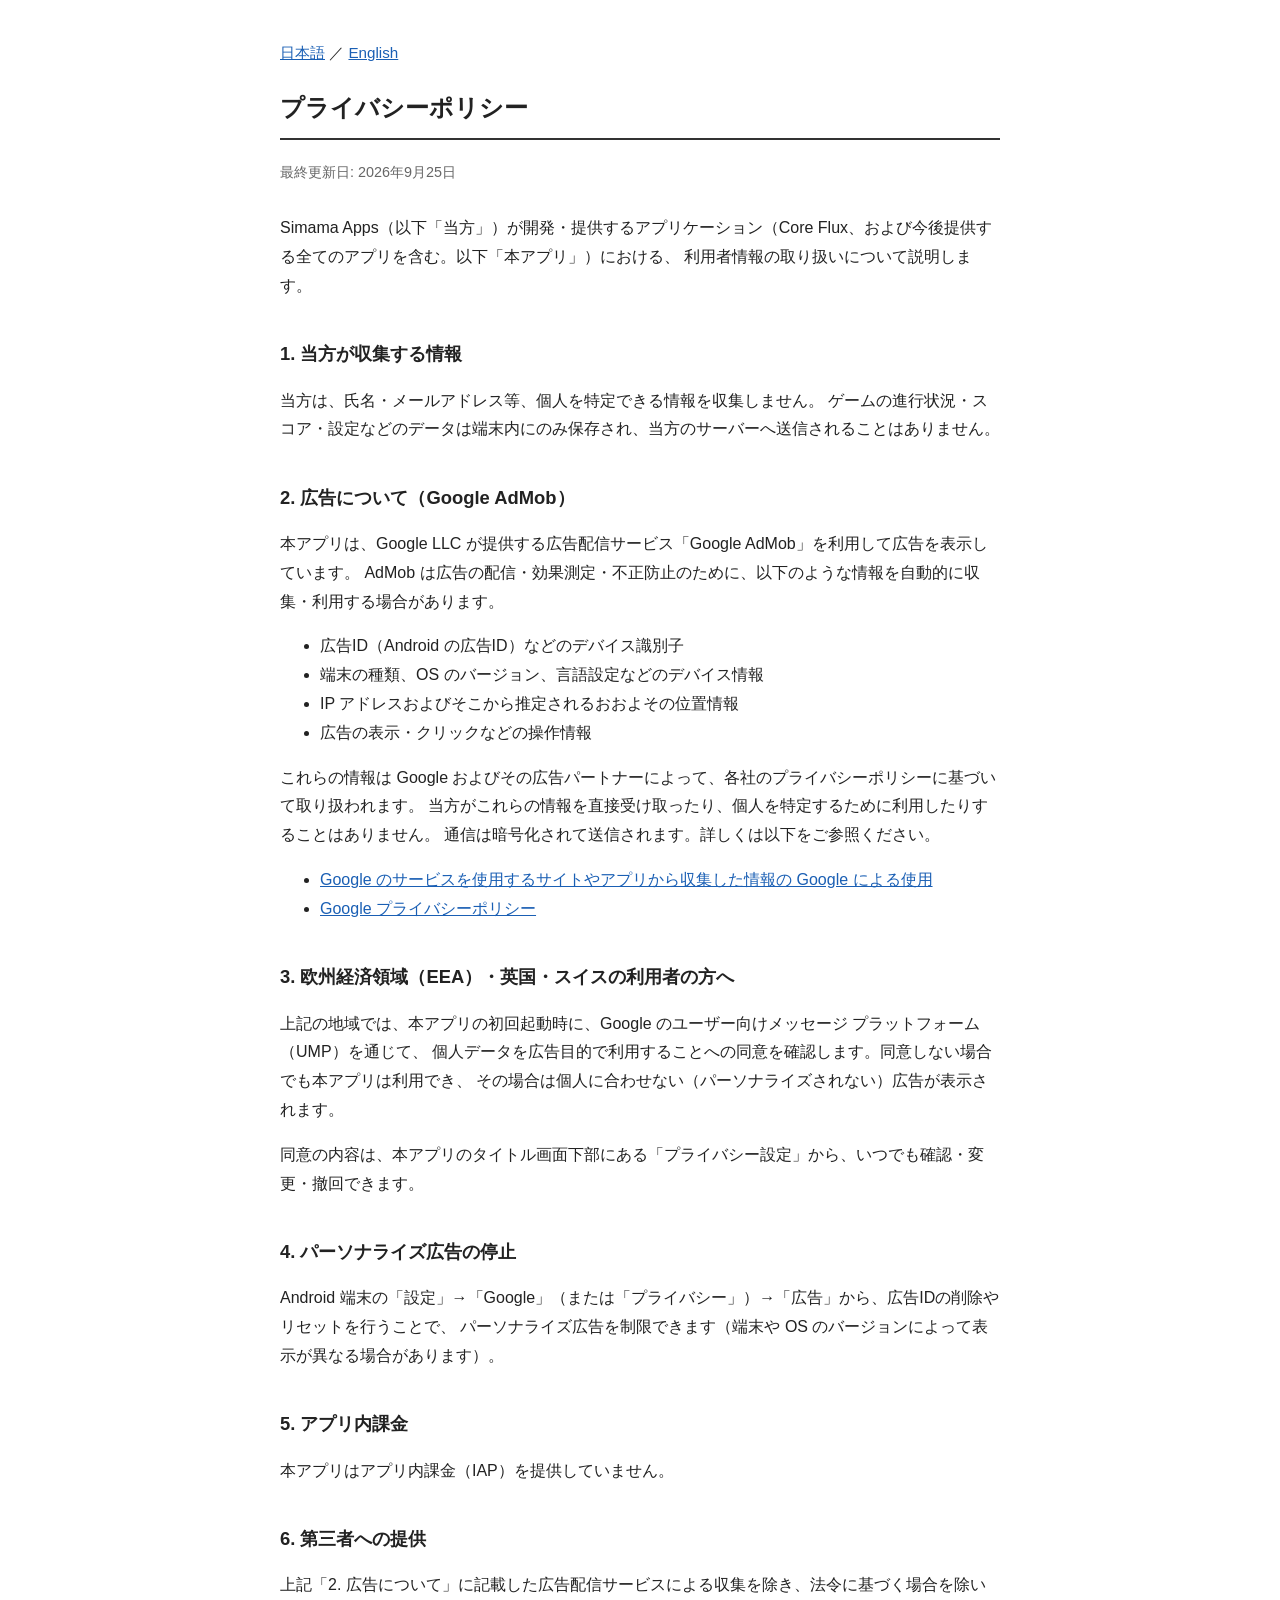
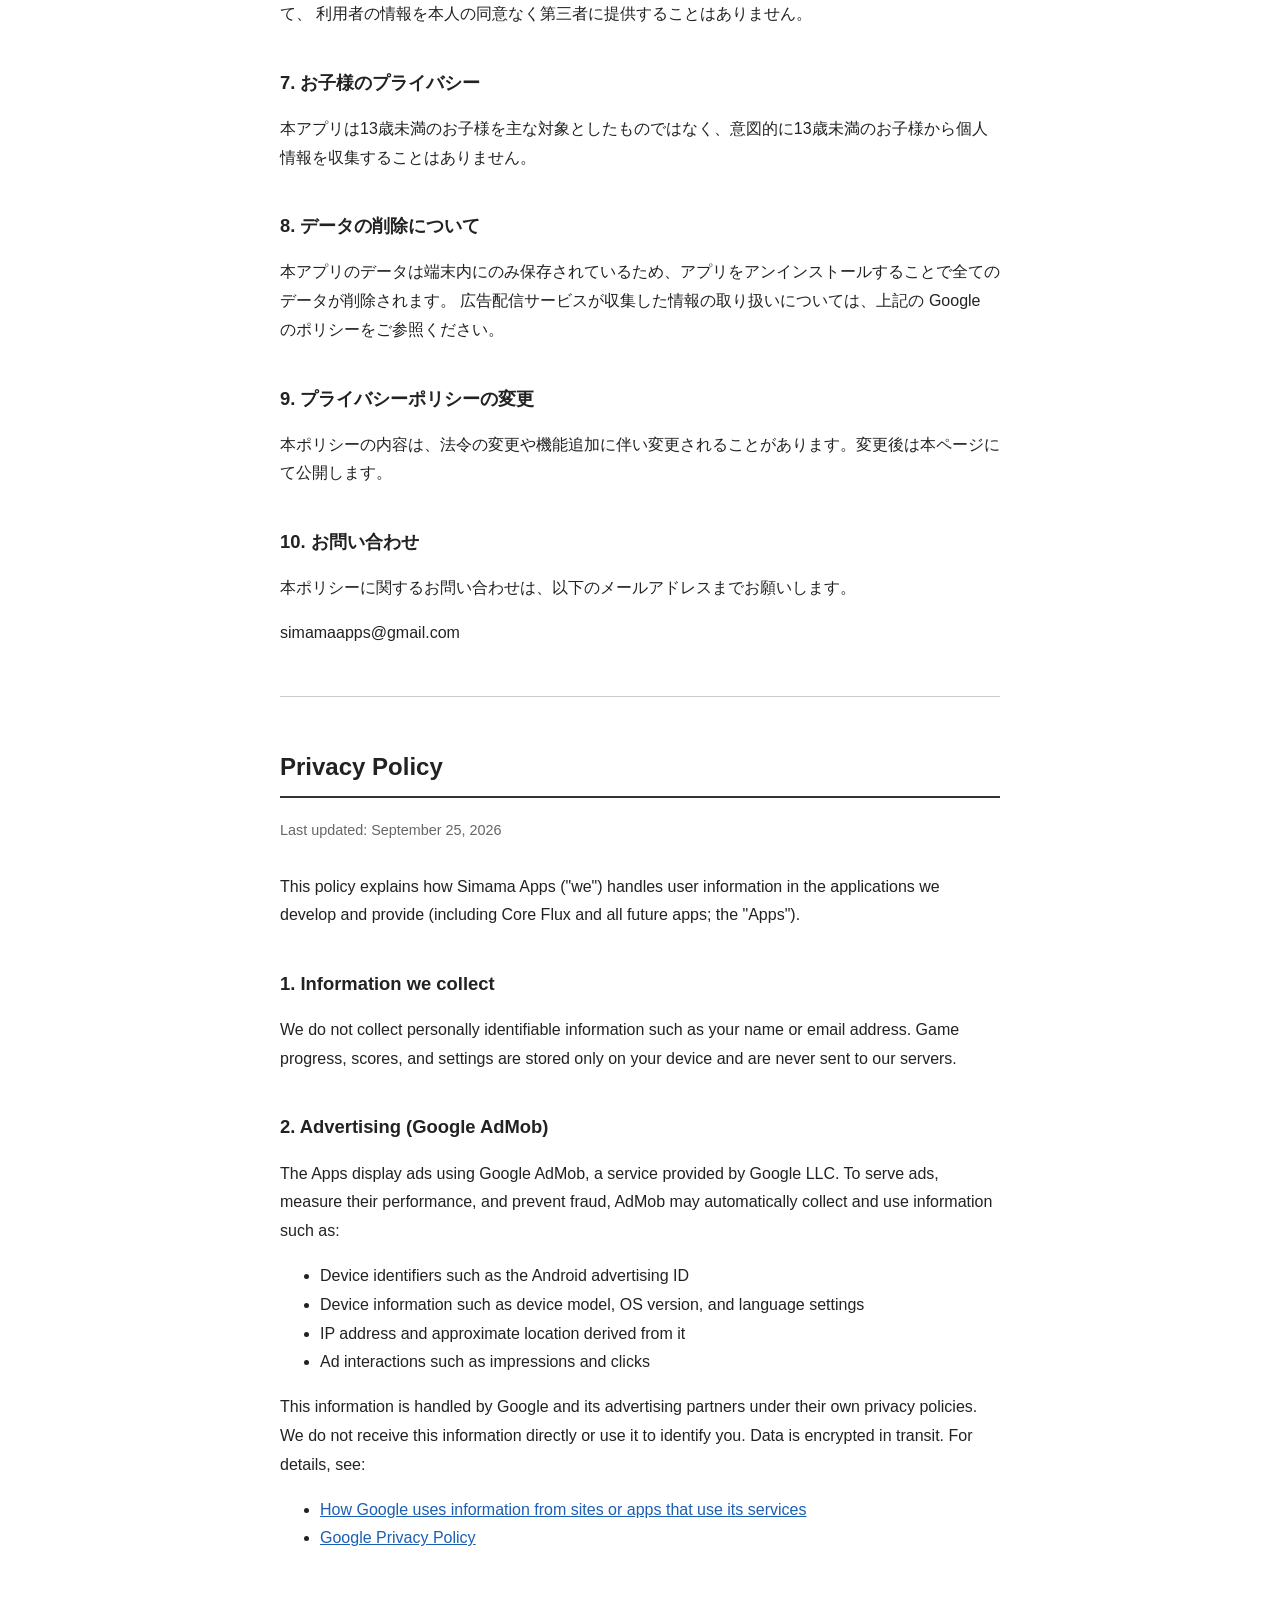
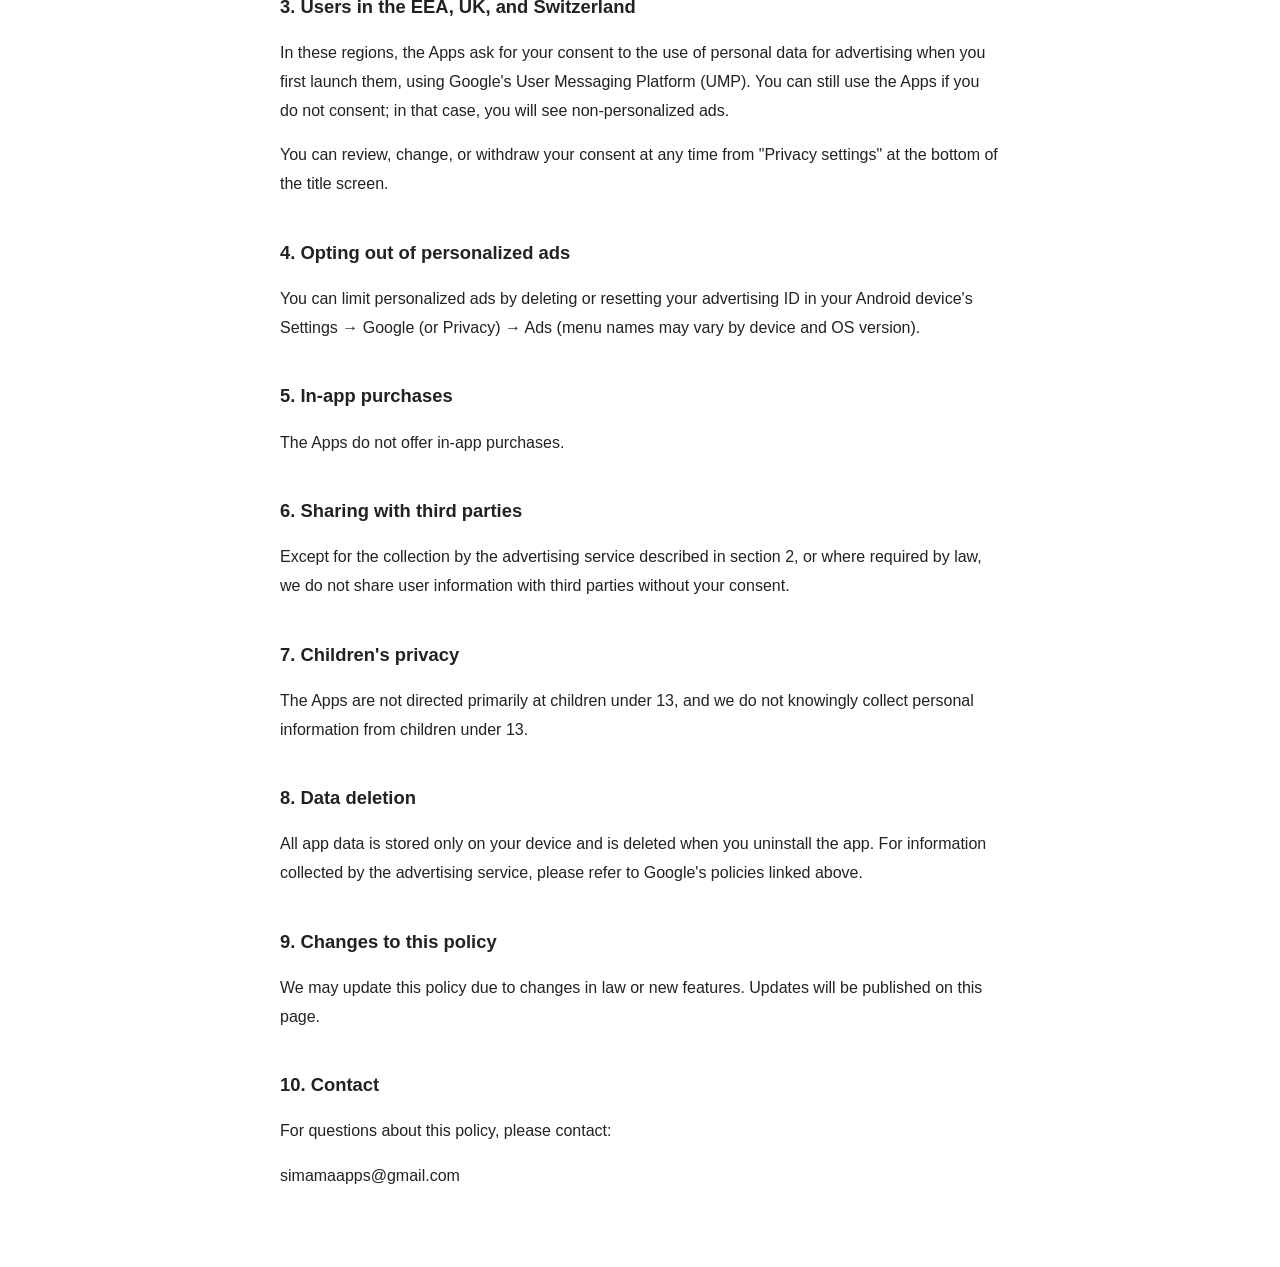
==== index.html @ 2ae578ce "Update privacy policy for AdMob ads and EEA consent, add English version" ====
<!DOCTYPE html>
<html lang="ja">
<head>
<meta charset="UTF-8">
<meta name="viewport" content="width=device-width, initial-scale=1.0">
<title>プライバシーポリシー | Simama Apps</title>
<style>
  body { font-family: -apple-system, BlinkMacSystemFont, "Hiragino Sans", "Yu Gothic", sans-serif; line-height: 1.8; max-width: 720px; margin: 0 auto; padding: 24px 20px 60px; color: #222; }
  h1 { font-size: 1.5rem; border-bottom: 2px solid #333; padding-bottom: 8px; }
  h2 { font-size: 1.15rem; margin-top: 2em; }
  .updated { color: #666; font-size: 0.9rem; margin-bottom: 2em; }
  .lang-nav { font-size: 0.95rem; }
  hr { margin: 3em 0; border: none; border-top: 1px solid #ccc; }
  a { color: #1a5fb4; }
</style>
</head>
<body>

<p class="lang-nav"><a href="#ja">日本語</a> ／ <a href="#en">English</a></p>

<section id="ja" lang="ja">
<h1>プライバシーポリシー</h1>
<p class="updated">最終更新日: 2026年9月25日</p>

<p>
Simama Apps（以下「当方」）が開発・提供するアプリケーション（Core Flux、および今後提供する全てのアプリを含む。以下「本アプリ」）における、
利用者情報の取り扱いについて説明します。
</p>

<h2>1. 当方が収集する情報</h2>
<p>
当方は、氏名・メールアドレス等、個人を特定できる情報を収集しません。
ゲームの進行状況・スコア・設定などのデータは端末内にのみ保存され、当方のサーバーへ送信されることはありません。
</p>

<h2>2. 広告について（Google AdMob）</h2>
<p>
本アプリは、Google LLC が提供する広告配信サービス「Google AdMob」を利用して広告を表示しています。
AdMob は広告の配信・効果測定・不正防止のために、以下のような情報を自動的に収集・利用する場合があります。
</p>
<ul>
  <li>広告ID（Android の広告ID）などのデバイス識別子</li>
  <li>端末の種類、OS のバージョン、言語設定などのデバイス情報</li>
  <li>IP アドレスおよびそこから推定されるおおよその位置情報</li>
  <li>広告の表示・クリックなどの操作情報</li>
</ul>
<p>
これらの情報は Google およびその広告パートナーによって、各社のプライバシーポリシーに基づいて取り扱われます。
当方がこれらの情報を直接受け取ったり、個人を特定するために利用したりすることはありません。
通信は暗号化されて送信されます。詳しくは以下をご参照ください。
</p>
<ul>
  <li><a href="https://policies.google.com/technologies/partner-sites" target="_blank" rel="noopener">Google のサービスを使用するサイトやアプリから収集した情報の Google による使用</a></li>
  <li><a href="https://policies.google.com/privacy" target="_blank" rel="noopener">Google プライバシーポリシー</a></li>
</ul>

<h2>3. 欧州経済領域（EEA）・英国・スイスの利用者の方へ</h2>
<p>
上記の地域では、本アプリの初回起動時に、Google のユーザー向けメッセージ プラットフォーム（UMP）を通じて、
個人データを広告目的で利用することへの同意を確認します。同意しない場合でも本アプリは利用でき、
その場合は個人に合わせない（パーソナライズされない）広告が表示されます。
</p>
<p>
同意の内容は、本アプリのタイトル画面下部にある「プライバシー設定」から、いつでも確認・変更・撤回できます。
</p>

<h2>4. パーソナライズ広告の停止</h2>
<p>
Android 端末の「設定」→「Google」（または「プライバシー」）→「広告」から、広告IDの削除やリセットを行うことで、
パーソナライズ広告を制限できます（端末や OS のバージョンによって表示が異なる場合があります）。
</p>

<h2>5. アプリ内課金</h2>
<p>本アプリはアプリ内課金（IAP）を提供していません。</p>

<h2>6. 第三者への提供</h2>
<p>
上記「2. 広告について」に記載した広告配信サービスによる収集を除き、法令に基づく場合を除いて、
利用者の情報を本人の同意なく第三者に提供することはありません。
</p>

<h2>7. お子様のプライバシー</h2>
<p>
本アプリは13歳未満のお子様を主な対象としたものではなく、意図的に13歳未満のお子様から個人情報を収集することはありません。
</p>

<h2>8. データの削除について</h2>
<p>
本アプリのデータは端末内にのみ保存されているため、アプリをアンインストールすることで全てのデータが削除されます。
広告配信サービスが収集した情報の取り扱いについては、上記の Google のポリシーをご参照ください。
</p>

<h2>9. プライバシーポリシーの変更</h2>
<p>本ポリシーの内容は、法令の変更や機能追加に伴い変更されることがあります。変更後は本ページにて公開します。</p>

<h2>10. お問い合わせ</h2>
<p>本ポリシーに関するお問い合わせは、以下のメールアドレスまでお願いします。</p>
<p>simamaapps@gmail.com</p>
</section>

<hr>

<section id="en" lang="en">
<h1>Privacy Policy</h1>
<p class="updated">Last updated: September 25, 2026</p>

<p>
This policy explains how Simama Apps ("we") handles user information in the applications we develop and provide
(including Core Flux and all future apps; the "Apps").
</p>

<h2>1. Information we collect</h2>
<p>
We do not collect personally identifiable information such as your name or email address.
Game progress, scores, and settings are stored only on your device and are never sent to our servers.
</p>

<h2>2. Advertising (Google AdMob)</h2>
<p>
The Apps display ads using Google AdMob, a service provided by Google LLC.
To serve ads, measure their performance, and prevent fraud, AdMob may automatically collect and use information such as:
</p>
<ul>
  <li>Device identifiers such as the Android advertising ID</li>
  <li>Device information such as device model, OS version, and language settings</li>
  <li>IP address and approximate location derived from it</li>
  <li>Ad interactions such as impressions and clicks</li>
</ul>
<p>
This information is handled by Google and its advertising partners under their own privacy policies.
We do not receive this information directly or use it to identify you. Data is encrypted in transit. For details, see:
</p>
<ul>
  <li><a href="https://policies.google.com/technologies/partner-sites" target="_blank" rel="noopener">How Google uses information from sites or apps that use its services</a></li>
  <li><a href="https://policies.google.com/privacy" target="_blank" rel="noopener">Google Privacy Policy</a></li>
</ul>

<h2>3. Users in the EEA, UK, and Switzerland</h2>
<p>
In these regions, the Apps ask for your consent to the use of personal data for advertising when you first launch them,
using Google's User Messaging Platform (UMP). You can still use the Apps if you do not consent;
in that case, you will see non-personalized ads.
</p>
<p>
You can review, change, or withdraw your consent at any time from "Privacy settings" at the bottom of the title screen.
</p>

<h2>4. Opting out of personalized ads</h2>
<p>
You can limit personalized ads by deleting or resetting your advertising ID in your Android device's
Settings &rarr; Google (or Privacy) &rarr; Ads (menu names may vary by device and OS version).
</p>

<h2>5. In-app purchases</h2>
<p>The Apps do not offer in-app purchases.</p>

<h2>6. Sharing with third parties</h2>
<p>
Except for the collection by the advertising service described in section 2, or where required by law,
we do not share user information with third parties without your consent.
</p>

<h2>7. Children's privacy</h2>
<p>
The Apps are not directed primarily at children under 13, and we do not knowingly collect personal information from children under 13.
</p>

<h2>8. Data deletion</h2>
<p>
All app data is stored only on your device and is deleted when you uninstall the app.
For information collected by the advertising service, please refer to Google's policies linked above.
</p>

<h2>9. Changes to this policy</h2>
<p>We may update this policy due to changes in law or new features. Updates will be published on this page.</p>

<h2>10. Contact</h2>
<p>For questions about this policy, please contact:</p>
<p>simamaapps@gmail.com</p>
</section>

</body>
</html>
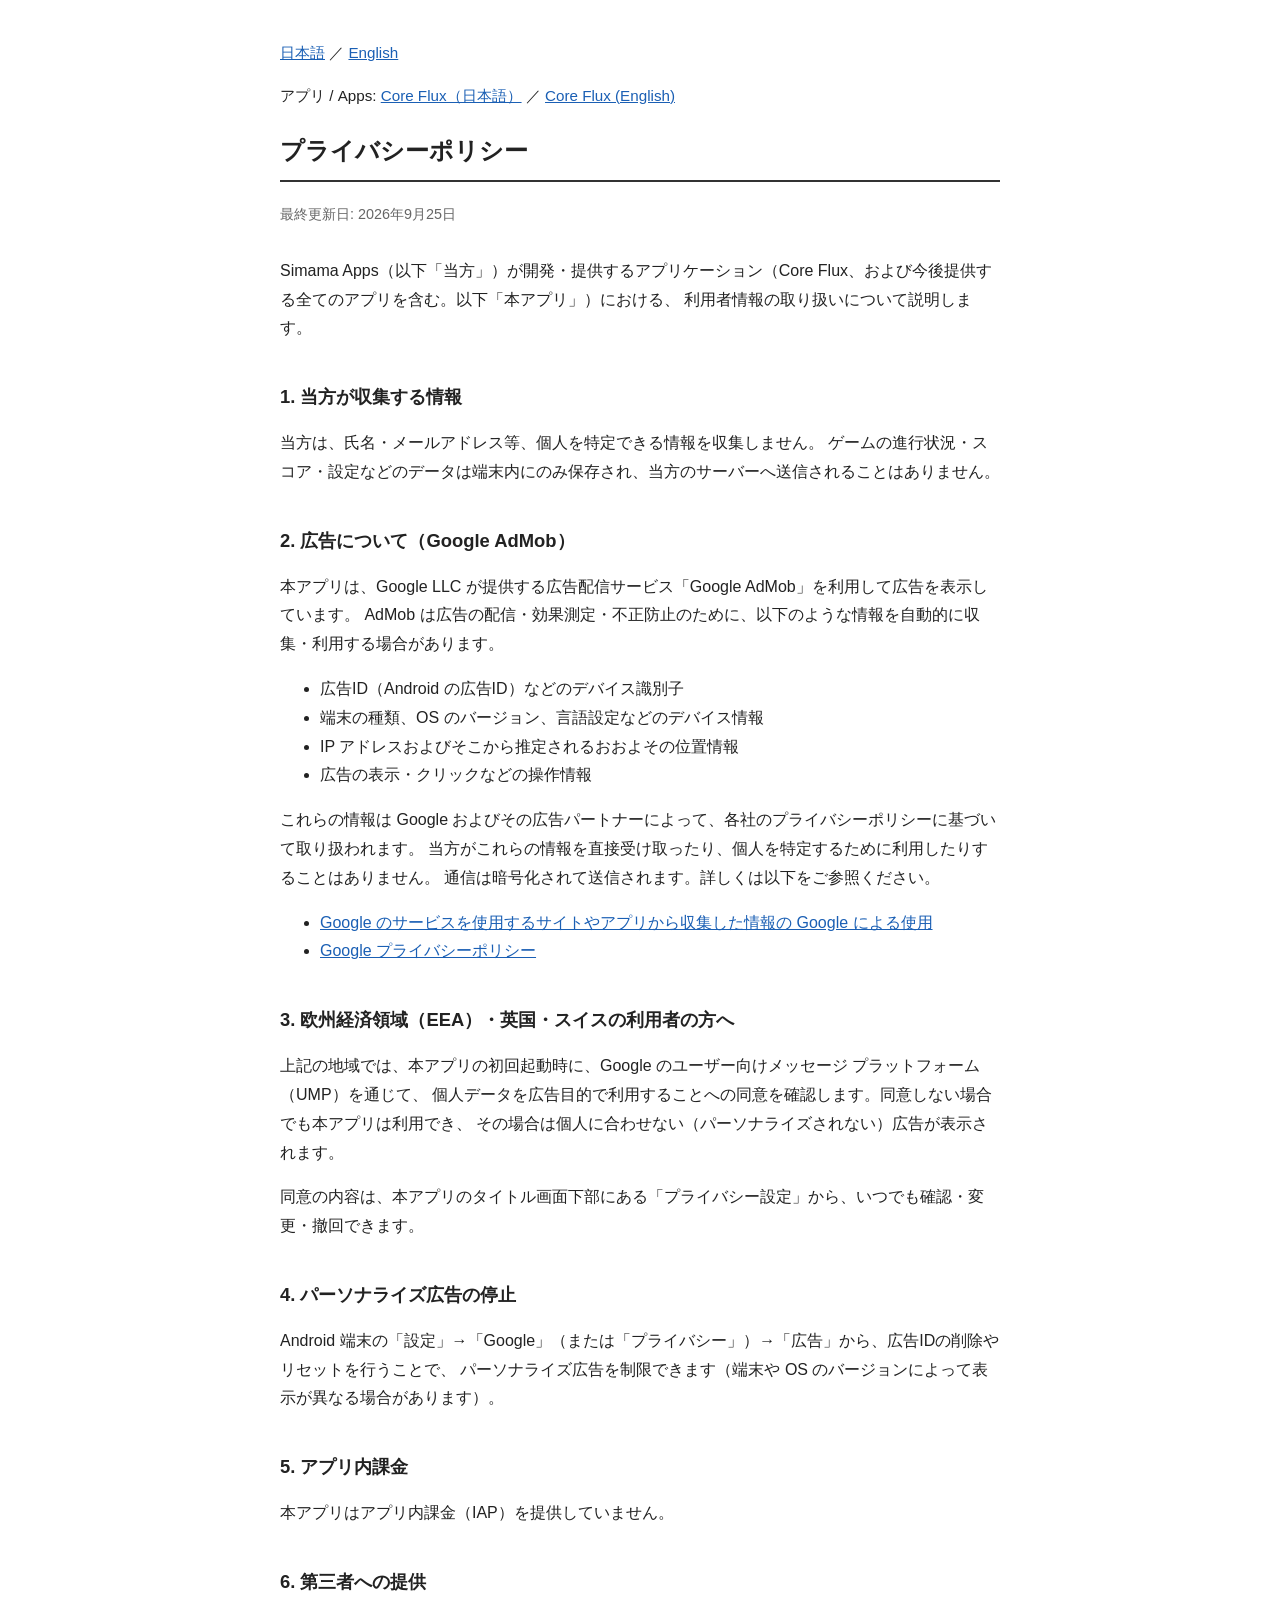
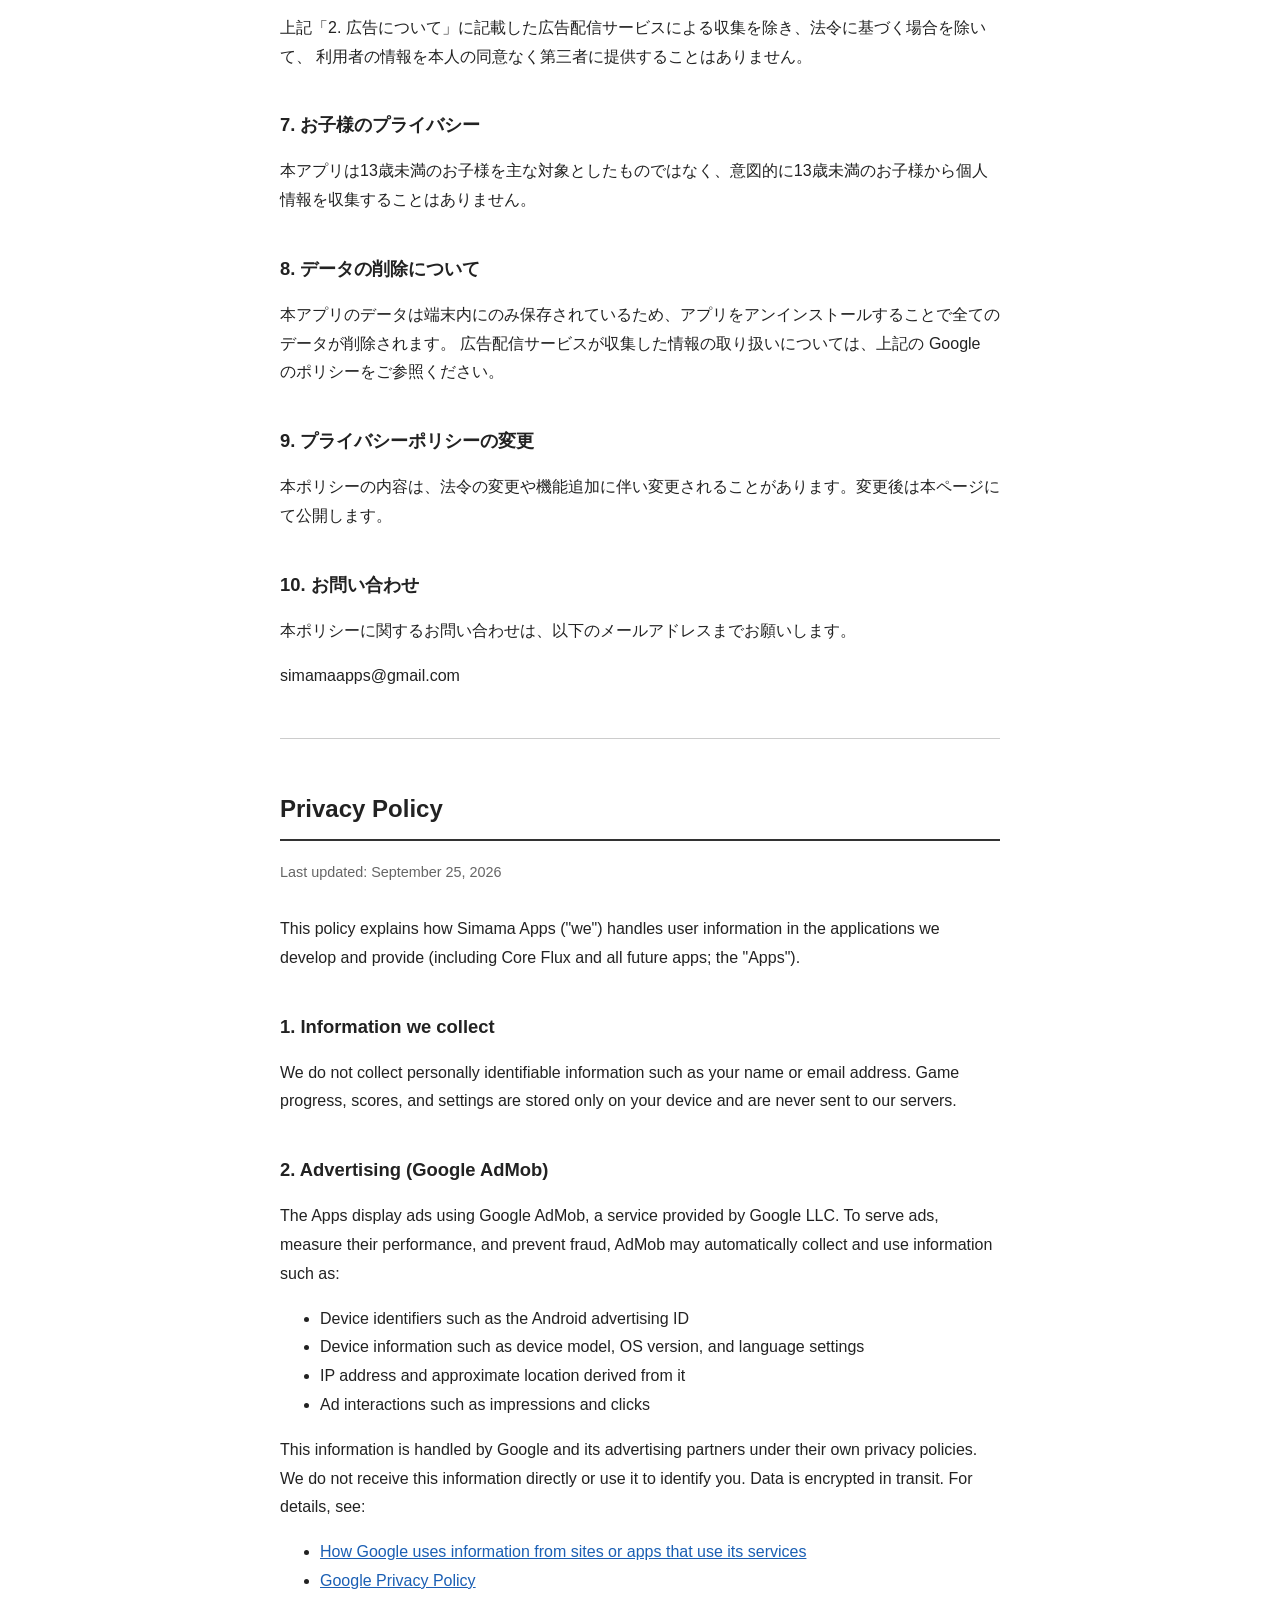
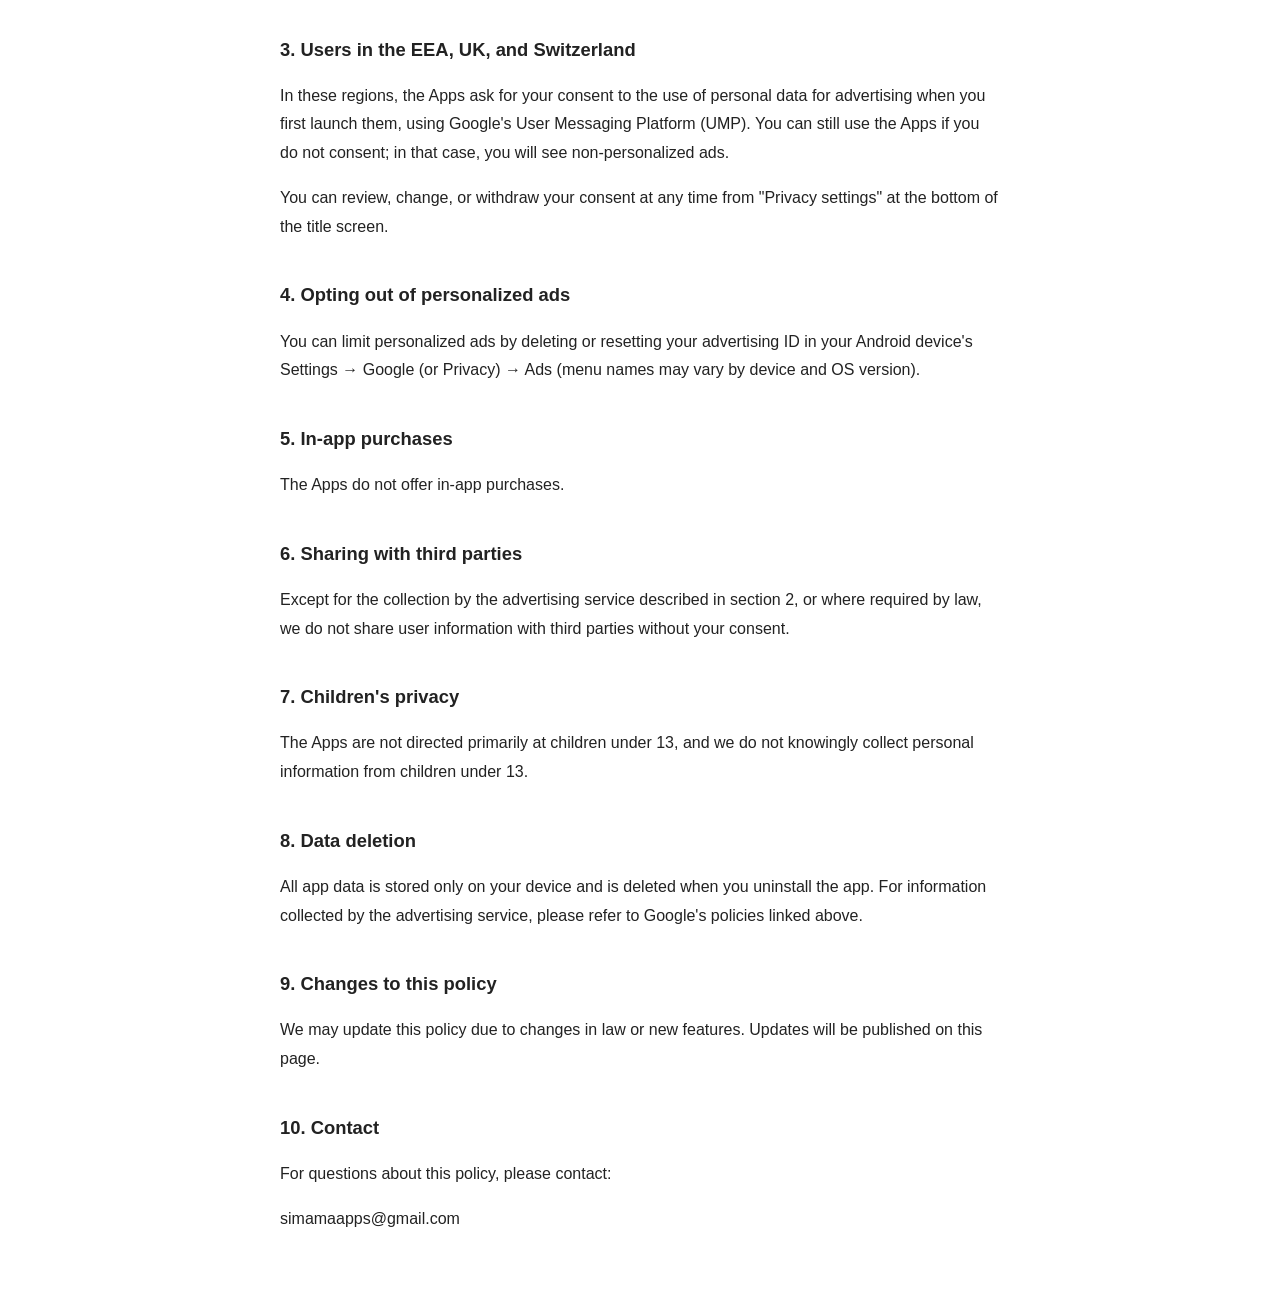
==== commit 22c0bf43: "Add Core Flux landing pages (ja/en), sitemap and robots.txt - coreflux/jp and coreflux/en landing pa" ====
--- a/index.html
+++ b/index.html
@@ -17,6 +17,7 @@
 <body>
 
 <p class="lang-nav"><a href="#ja">日本語</a> ／ <a href="#en">English</a></p>
+<p class="lang-nav">アプリ / Apps: <a href="coreflux/jp/">Core Flux（日本語）</a> ／ <a href="coreflux/en/">Core Flux (English)</a></p>
 
 <section id="ja" lang="ja">
 <h1>プライバシーポリシー</h1>
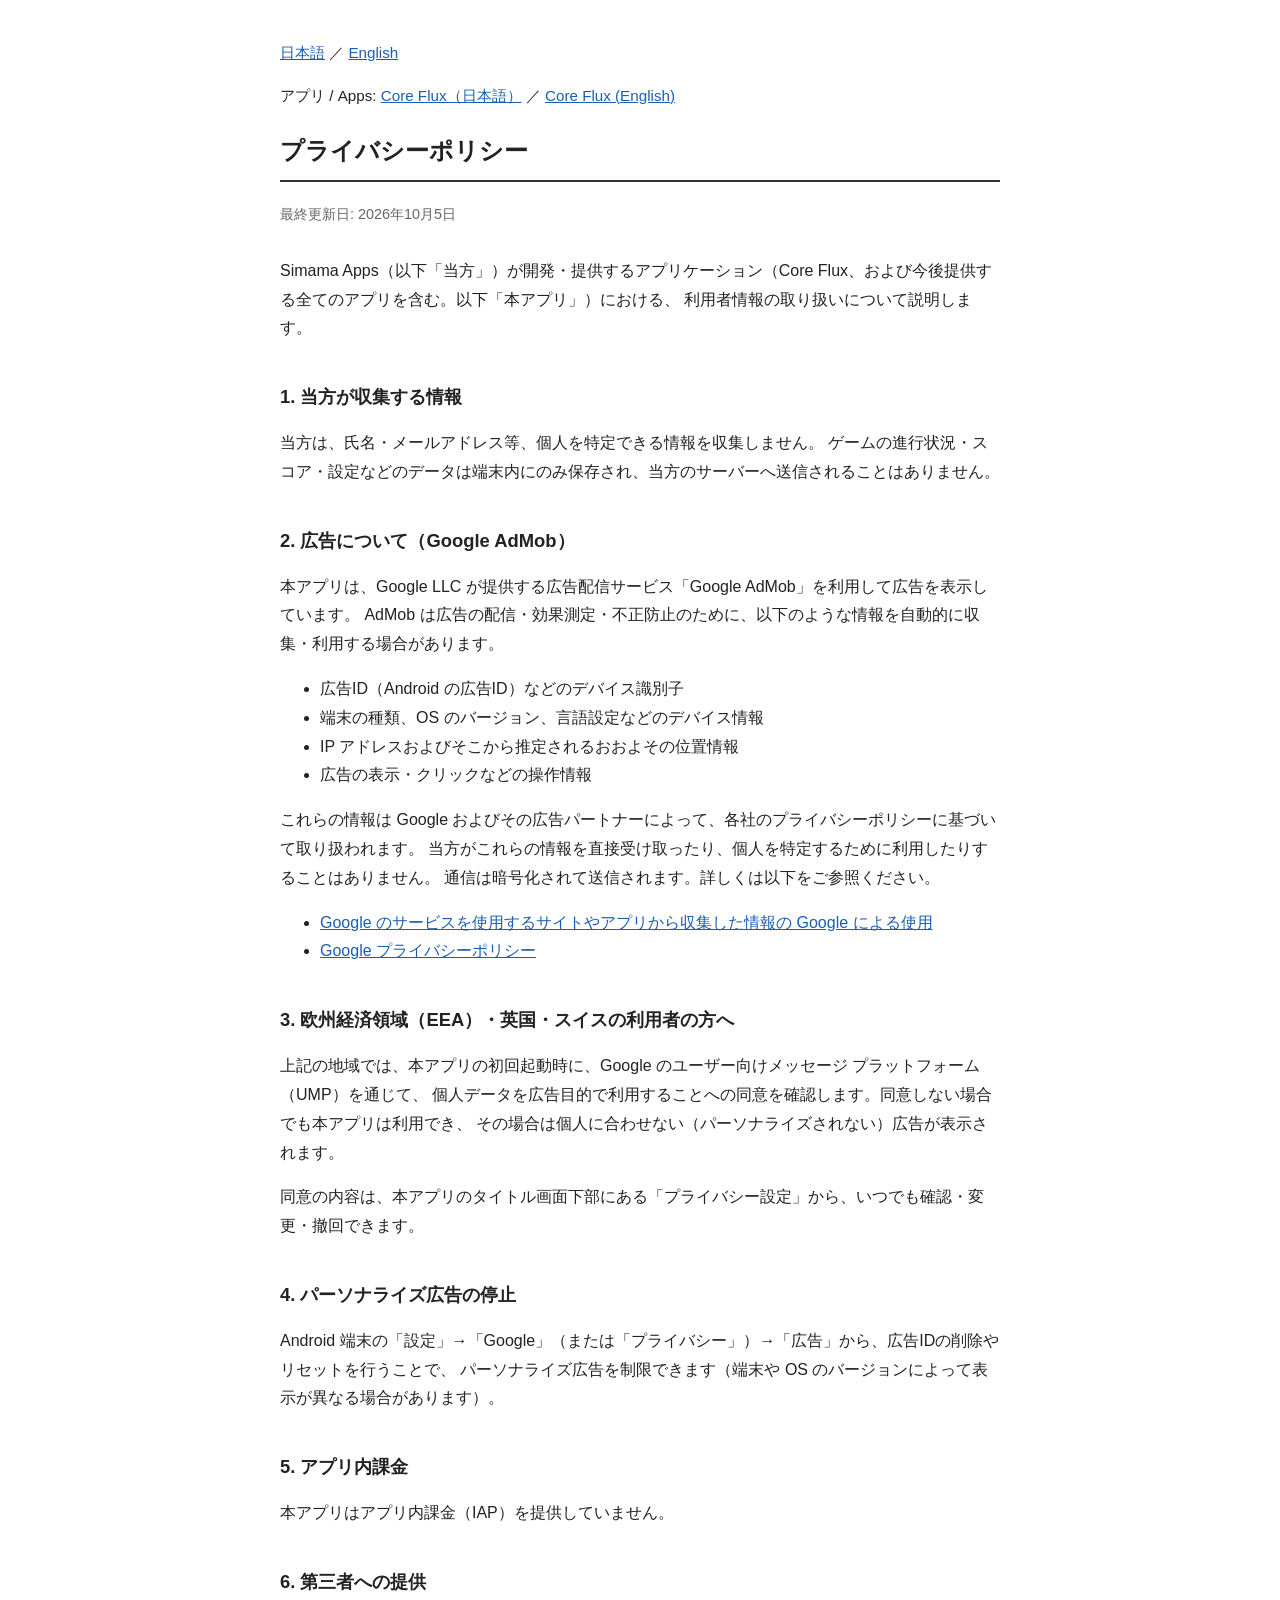
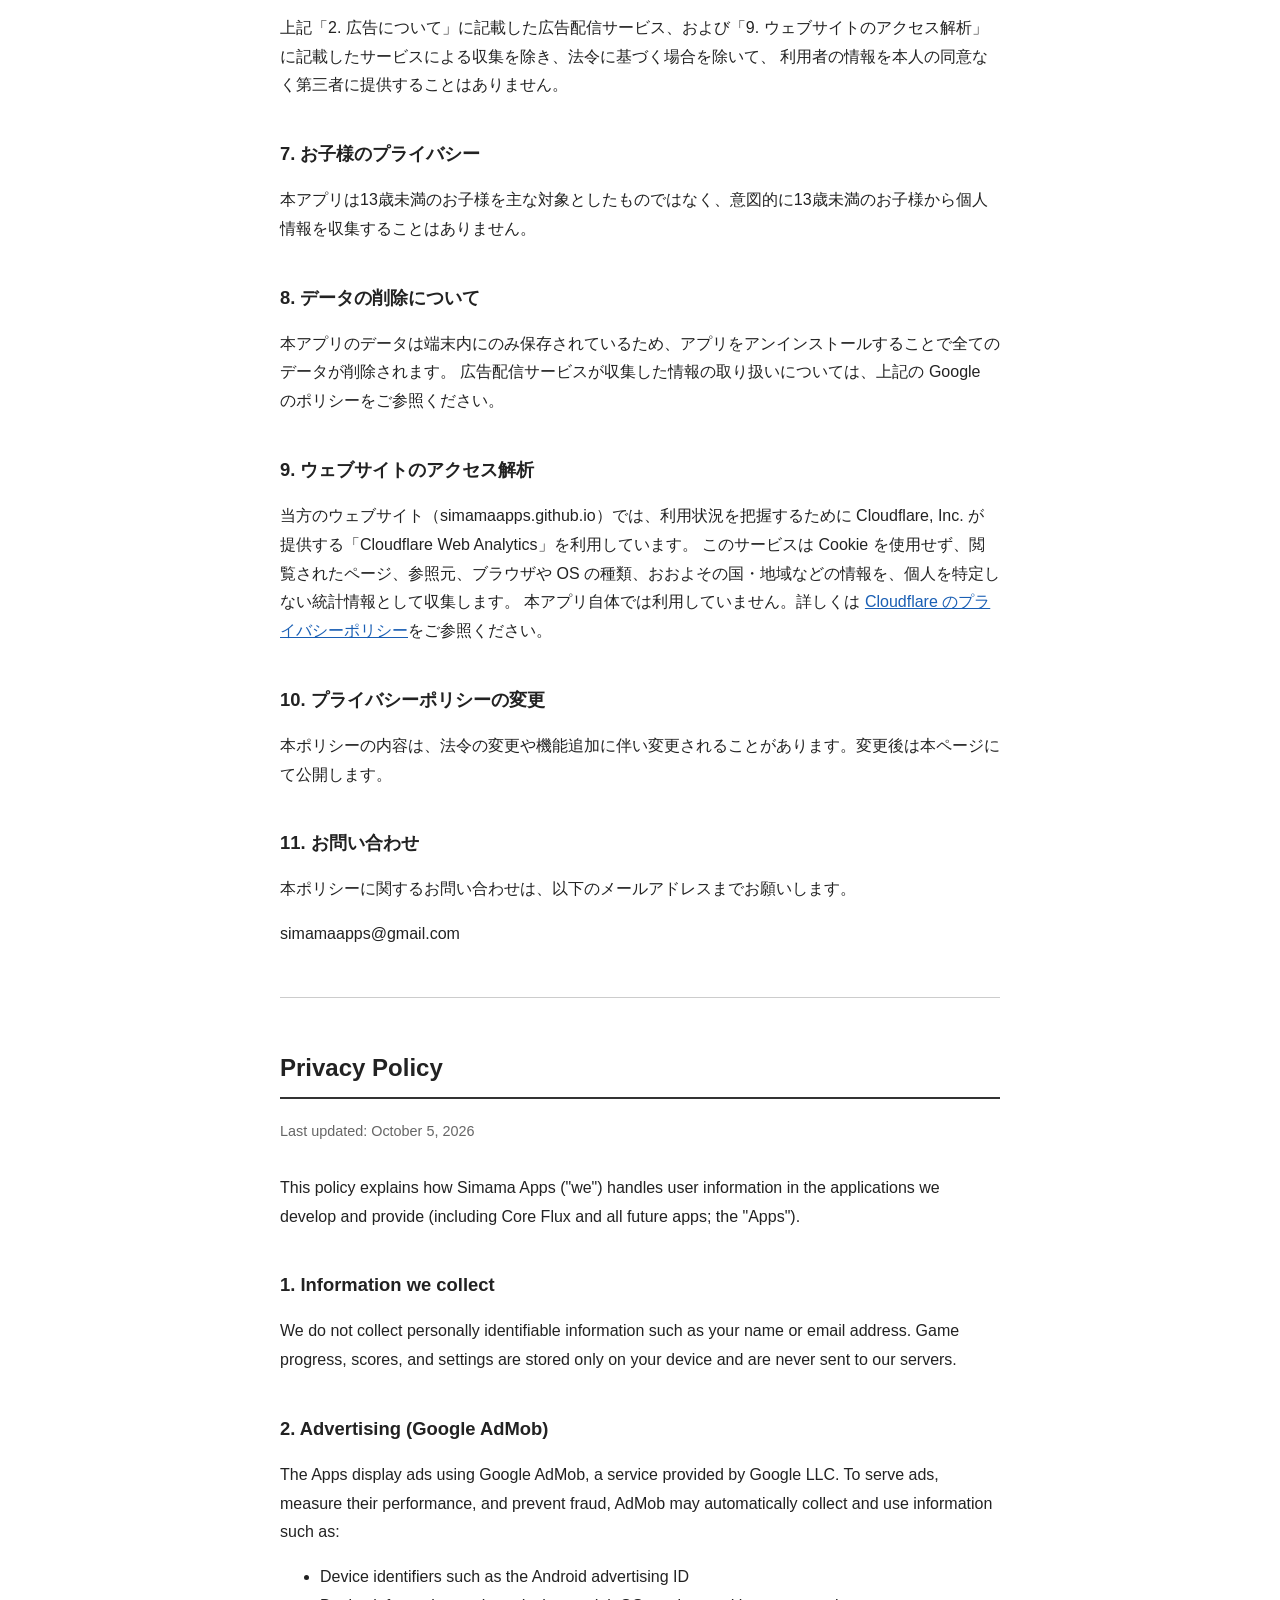
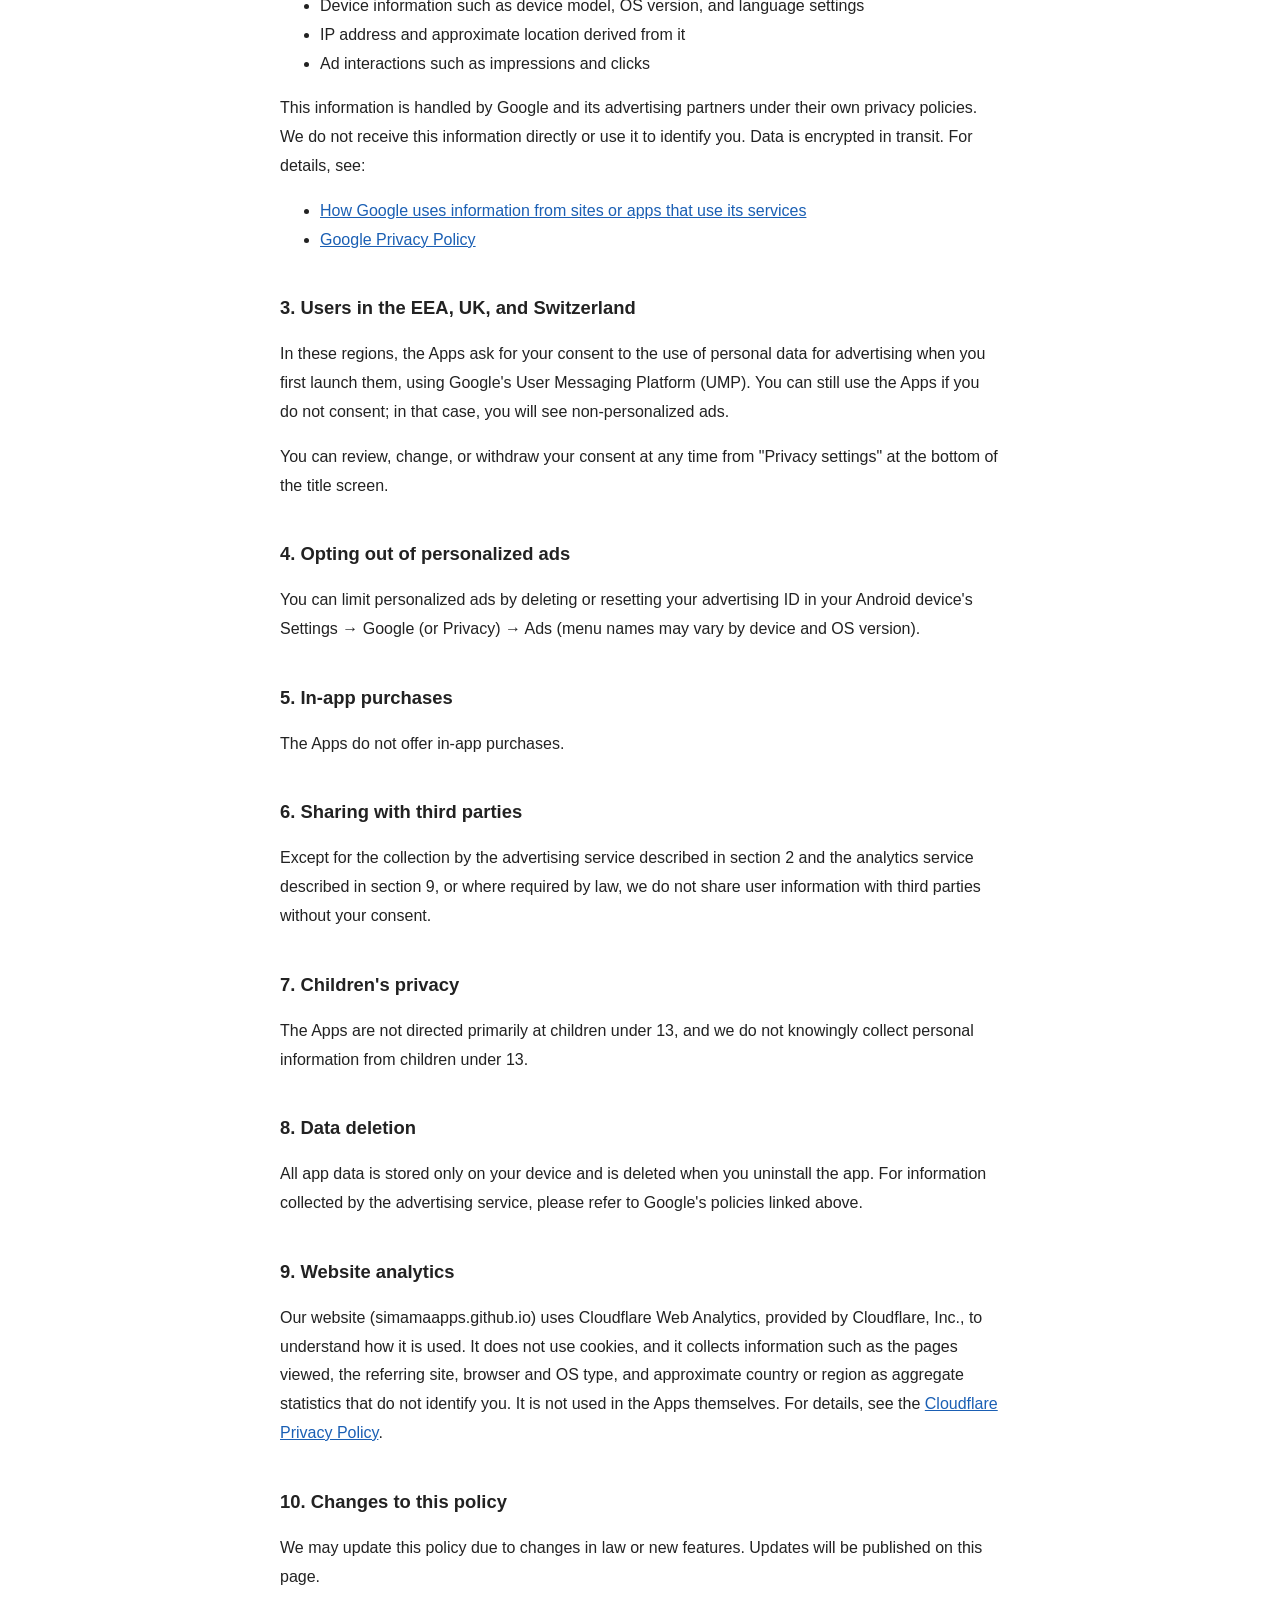
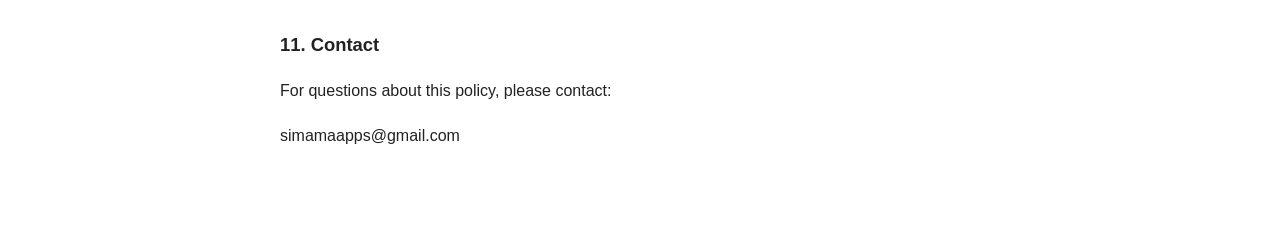
==== commit a265b381: "Add Cloudflare Web Analytics and disclose it in the privacy policy Co-Authored-By: Claude Opus 5.5 <" ====
--- a/index.html
+++ b/index.html
@@ -21,7 +21,7 @@
 
 <section id="ja" lang="ja">
 <h1>プライバシーポリシー</h1>
-<p class="updated">最終更新日: 2026年9月25日</p>
+<p class="updated">最終更新日: 2026年10月5日</p>
 
 <p>
 Simama Apps（以下「当方」）が開発・提供するアプリケーション（Core Flux、および今後提供する全てのアプリを含む。以下「本アプリ」）における、
@@ -76,7 +76,7 @@
 
 <h2>6. 第三者への提供</h2>
 <p>
-上記「2. 広告について」に記載した広告配信サービスによる収集を除き、法令に基づく場合を除いて、
+上記「2. 広告について」に記載した広告配信サービス、および「9. ウェブサイトのアクセス解析」に記載したサービスによる収集を除き、法令に基づく場合を除いて、
 利用者の情報を本人の同意なく第三者に提供することはありません。
 </p>
 
@@ -91,10 +91,17 @@
 広告配信サービスが収集した情報の取り扱いについては、上記の Google のポリシーをご参照ください。
 </p>
 
-<h2>9. プライバシーポリシーの変更</h2>
+<h2>9. ウェブサイトのアクセス解析</h2>
+<p>
+当方のウェブサイト（simamaapps.github.io）では、利用状況を把握するために Cloudflare, Inc. が提供する「Cloudflare Web Analytics」を利用しています。
+このサービスは Cookie を使用せず、閲覧されたページ、参照元、ブラウザや OS の種類、おおよその国・地域などの情報を、個人を特定しない統計情報として収集します。
+本アプリ自体では利用していません。詳しくは <a href="https://www.cloudflare.com/privacypolicy/" target="_blank" rel="noopener">Cloudflare のプライバシーポリシー</a>をご参照ください。
+</p>
+
+<h2>10. プライバシーポリシーの変更</h2>
 <p>本ポリシーの内容は、法令の変更や機能追加に伴い変更されることがあります。変更後は本ページにて公開します。</p>
 
-<h2>10. お問い合わせ</h2>
+<h2>11. お問い合わせ</h2>
 <p>本ポリシーに関するお問い合わせは、以下のメールアドレスまでお願いします。</p>
 <p>simamaapps@gmail.com</p>
 </section>
@@ -103,7 +110,7 @@
 
 <section id="en" lang="en">
 <h1>Privacy Policy</h1>
-<p class="updated">Last updated: September 25, 2026</p>
+<p class="updated">Last updated: October 5, 2026</p>
 
 <p>
 This policy explains how Simama Apps ("we") handles user information in the applications we develop and provide
@@ -157,7 +164,7 @@
 
 <h2>6. Sharing with third parties</h2>
 <p>
-Except for the collection by the advertising service described in section 2, or where required by law,
+Except for the collection by the advertising service described in section 2 and the analytics service described in section 9, or where required by law,
 we do not share user information with third parties without your consent.
 </p>
 
@@ -172,13 +179,21 @@
 For information collected by the advertising service, please refer to Google's policies linked above.
 </p>
 
-<h2>9. Changes to this policy</h2>
+<h2>9. Website analytics</h2>
+<p>
+Our website (simamaapps.github.io) uses Cloudflare Web Analytics, provided by Cloudflare, Inc., to understand how it is used.
+It does not use cookies, and it collects information such as the pages viewed, the referring site, browser and OS type, and approximate country or region as aggregate statistics that do not identify you.
+It is not used in the Apps themselves. For details, see the <a href="https://www.cloudflare.com/privacypolicy/" target="_blank" rel="noopener">Cloudflare Privacy Policy</a>.
+</p>
+
+<h2>10. Changes to this policy</h2>
 <p>We may update this policy due to changes in law or new features. Updates will be published on this page.</p>
 
-<h2>10. Contact</h2>
+<h2>11. Contact</h2>
 <p>For questions about this policy, please contact:</p>
 <p>simamaapps@gmail.com</p>
 </section>
 
+<!-- Cloudflare Web Analytics --><script type='module' src='https://static.cloudflareinsights.com/beacon.min.js' data-cf-beacon='{"token": "02e5aab1bbf64302afbf8366664e365f"}'></script><!-- End Cloudflare Web Analytics -->
 </body>
 </html>
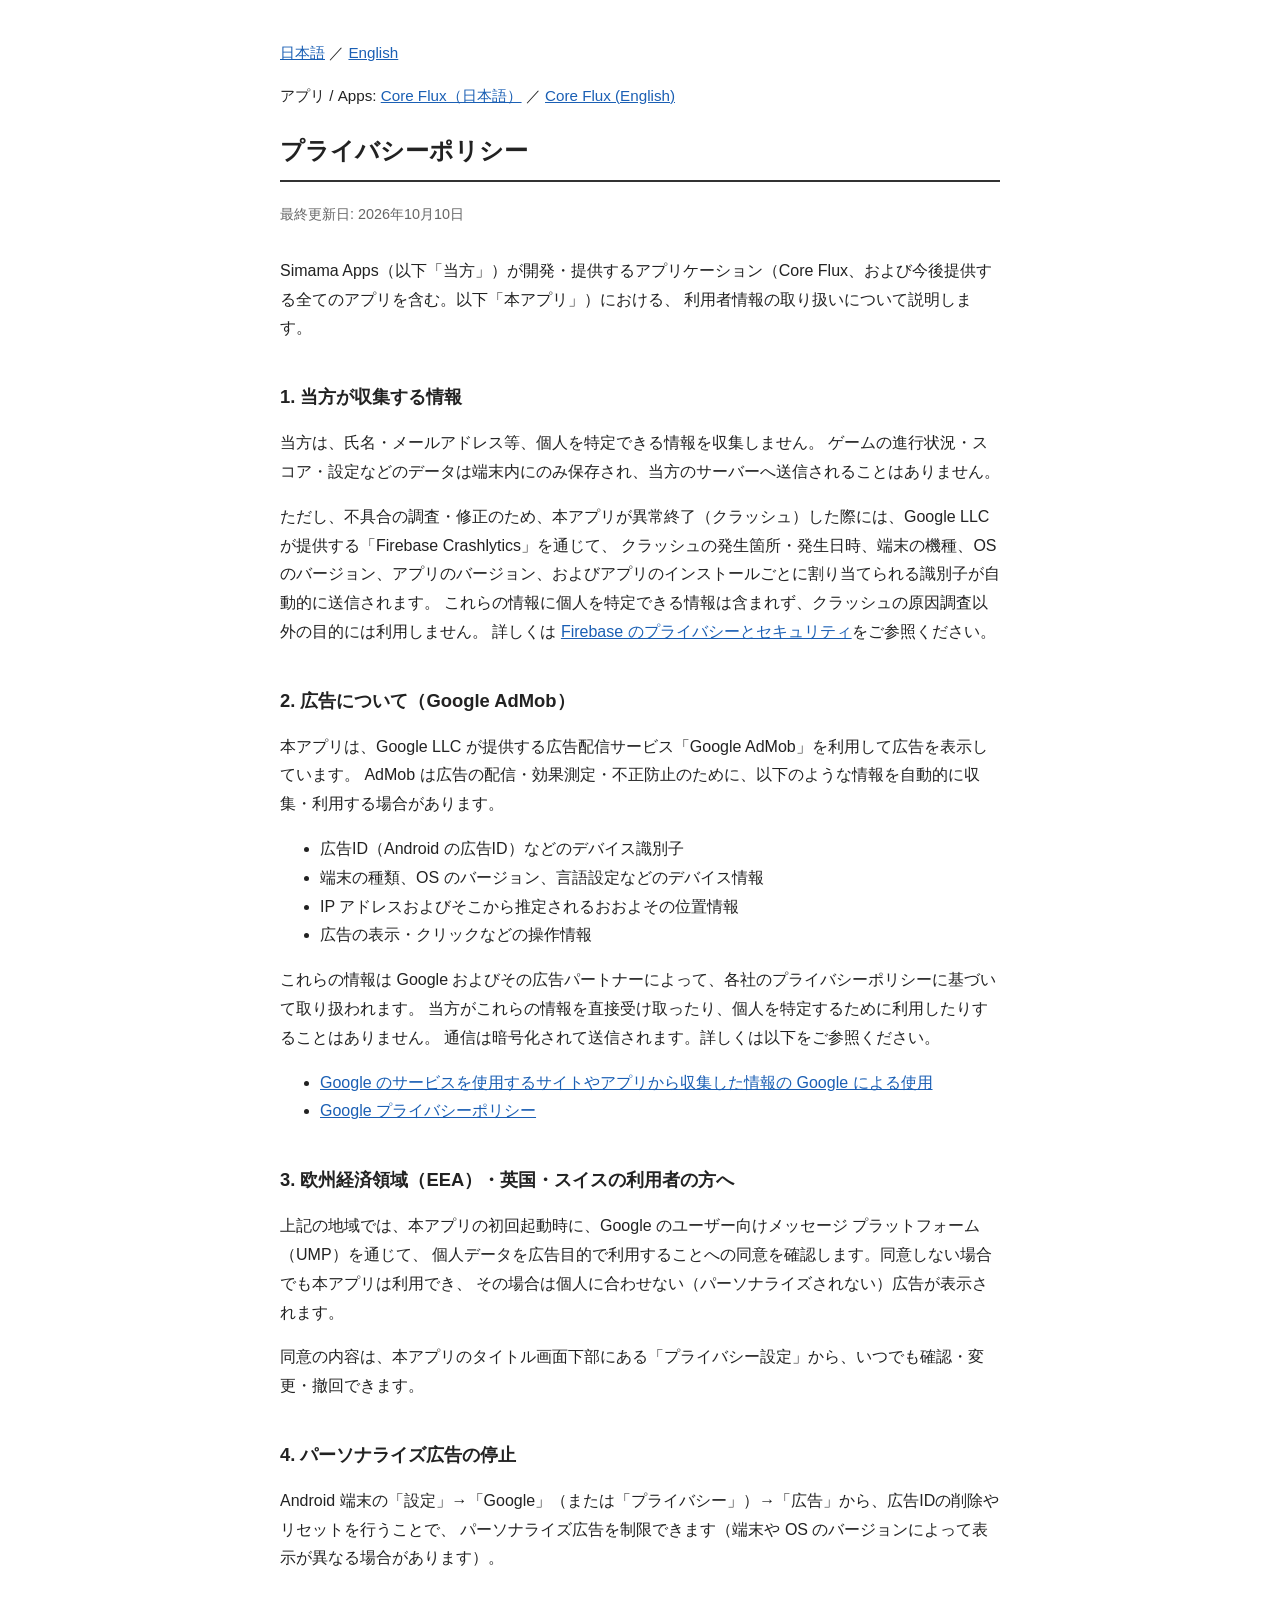
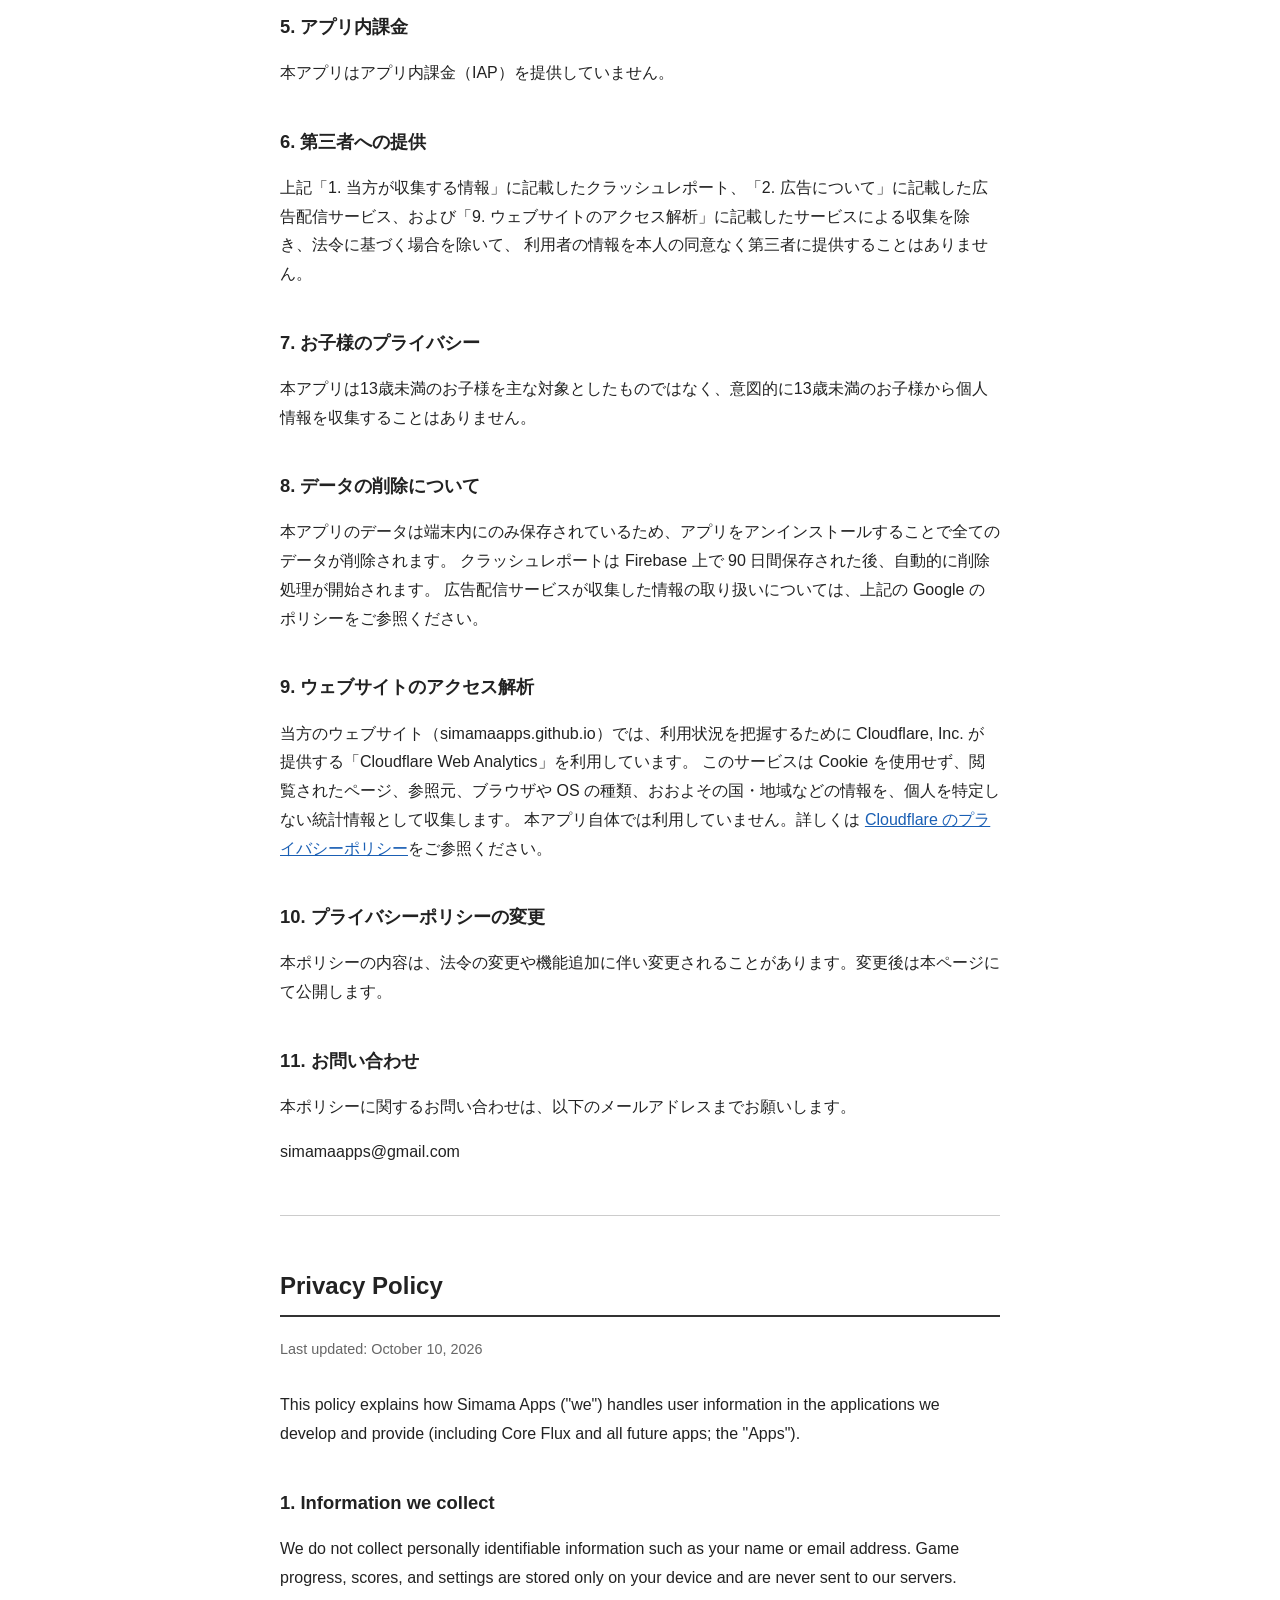
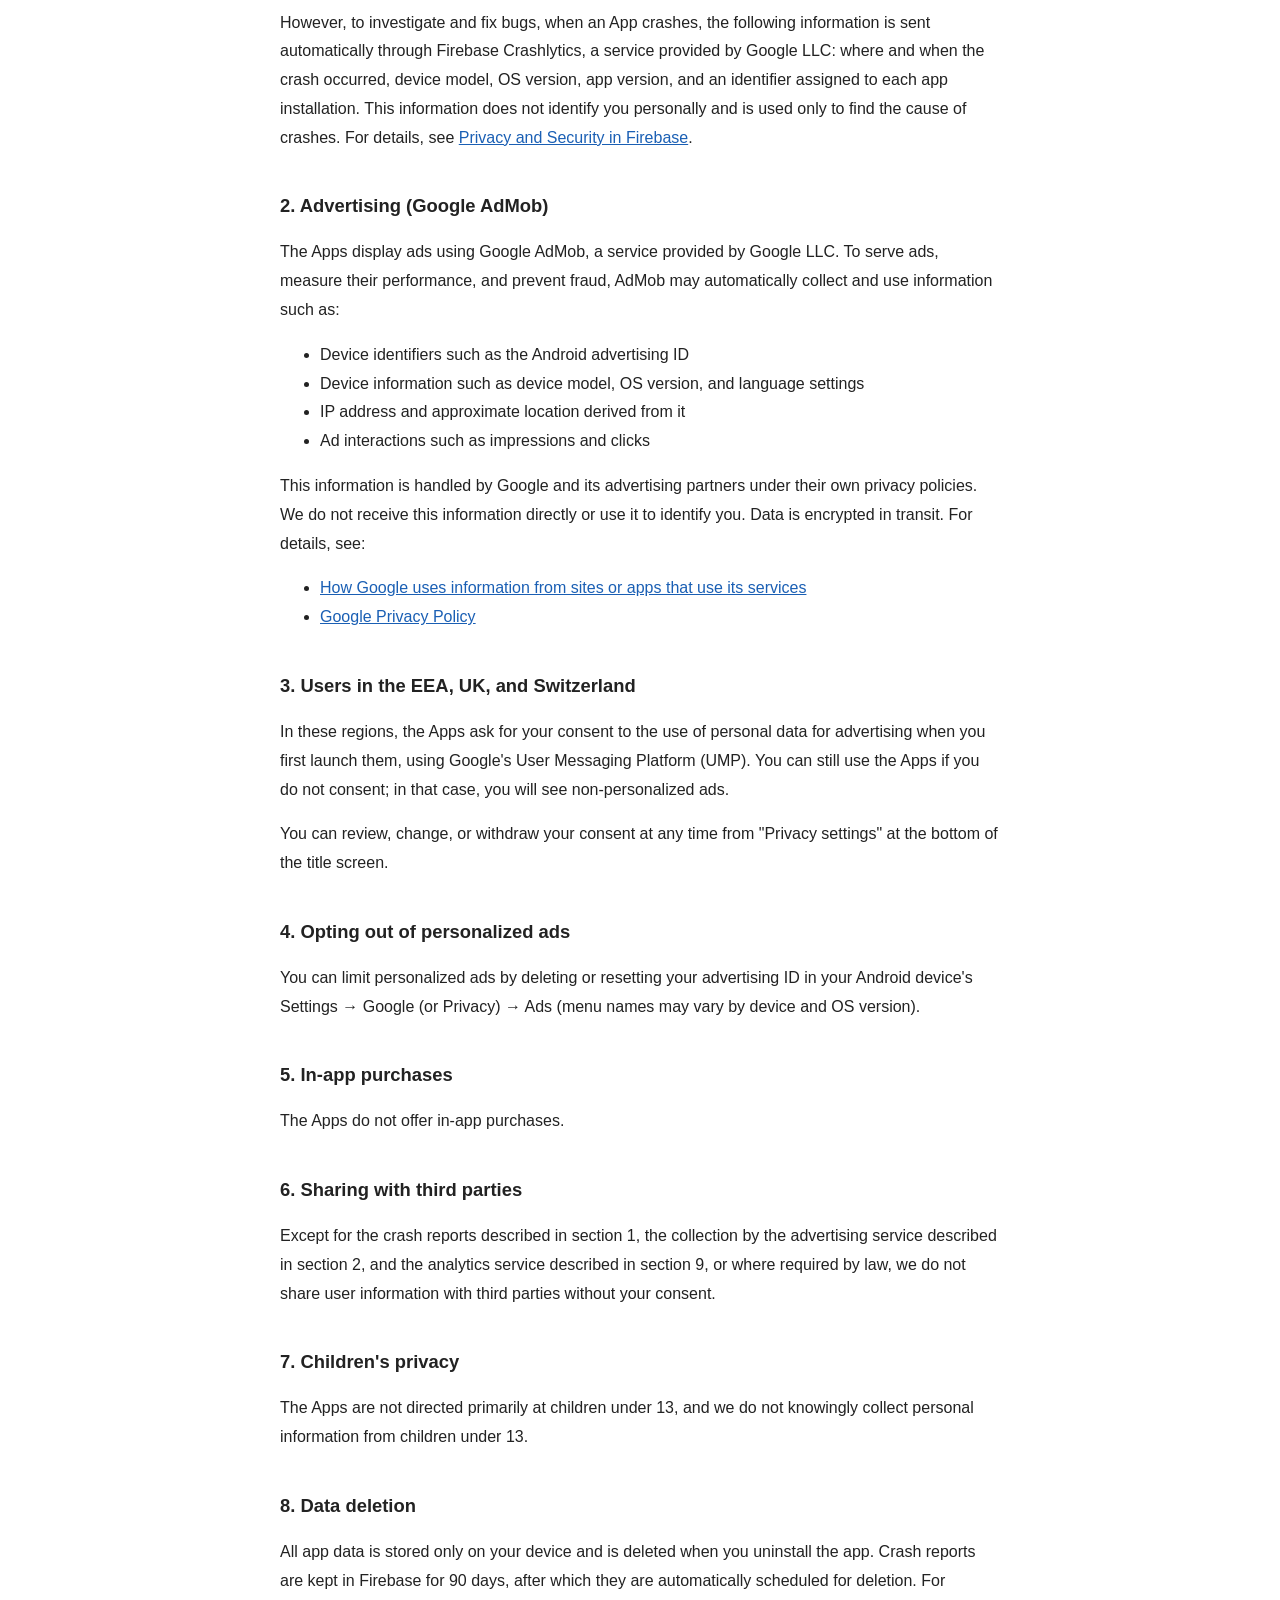
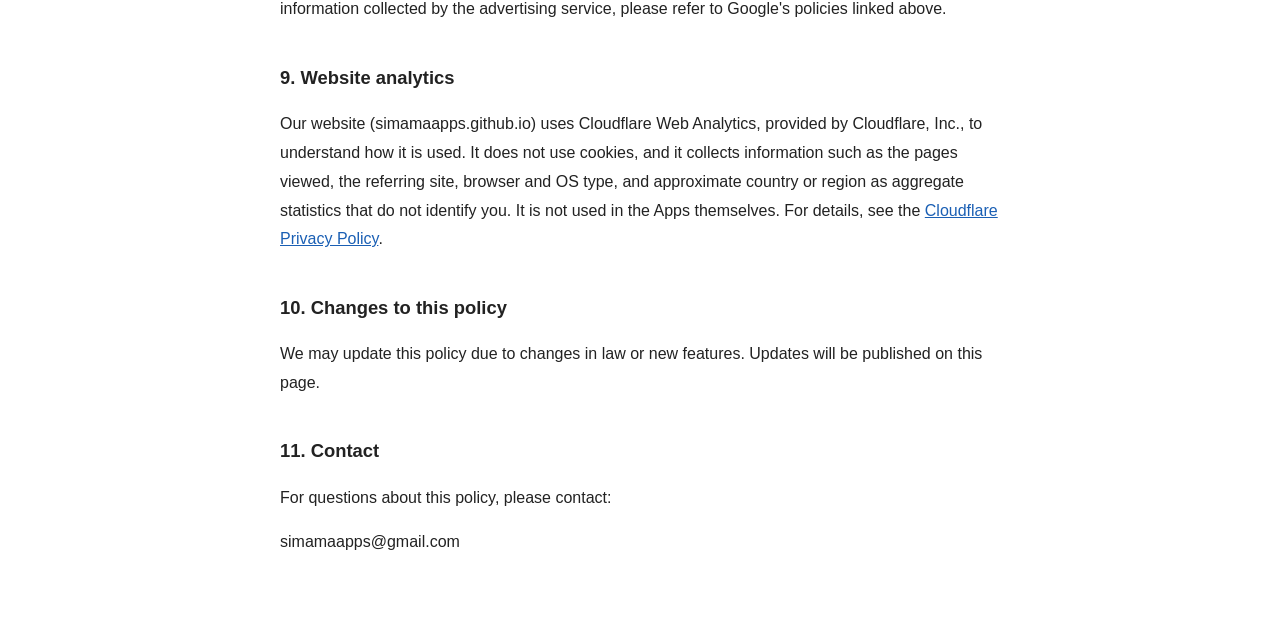
==== commit 66b7ed70: "Disclose Firebase Crashlytics crash reporting in the privacy policy Co-Authored-By: Claude Opus 5.5 " ====
--- a/index.html
+++ b/index.html
@@ -4,6 +4,19 @@
 <meta charset="UTF-8">
 <meta name="viewport" content="width=device-width, initial-scale=1.0">
 <title>プライバシーポリシー | Simama Apps</title>
+<meta property="og:site_name" content="Simama Apps">
+<link rel="icon" href="/favicon.ico" sizes="48x48">
+<link rel="icon" type="image/png" href="/favicon-192.png" sizes="192x192">
+<link rel="apple-touch-icon" href="/apple-touch-icon.png">
+<script type="application/ld+json">
+{
+  "@context": "https://schema.org",
+  "@type": "WebSite",
+  "name": "Simama Apps",
+  "alternateName": "SimamaApps",
+  "url": "https://simamaapps.github.io/"
+}
+</script>
 <style>
   body { font-family: -apple-system, BlinkMacSystemFont, "Hiragino Sans", "Yu Gothic", sans-serif; line-height: 1.8; max-width: 720px; margin: 0 auto; padding: 24px 20px 60px; color: #222; }
   h1 { font-size: 1.5rem; border-bottom: 2px solid #333; padding-bottom: 8px; }
@@ -21,7 +34,7 @@
 
 <section id="ja" lang="ja">
 <h1>プライバシーポリシー</h1>
-<p class="updated">最終更新日: 2026年10月5日</p>
+<p class="updated">最終更新日: 2026年10月10日</p>
 
 <p>
 Simama Apps（以下「当方」）が開発・提供するアプリケーション（Core Flux、および今後提供する全てのアプリを含む。以下「本アプリ」）における、
@@ -32,6 +45,12 @@
 <p>
 当方は、氏名・メールアドレス等、個人を特定できる情報を収集しません。
 ゲームの進行状況・スコア・設定などのデータは端末内にのみ保存され、当方のサーバーへ送信されることはありません。
+</p>
+<p>
+ただし、不具合の調査・修正のため、本アプリが異常終了（クラッシュ）した際には、Google LLC が提供する「Firebase Crashlytics」を通じて、
+クラッシュの発生箇所・発生日時、端末の機種、OS のバージョン、アプリのバージョン、およびアプリのインストールごとに割り当てられる識別子が自動的に送信されます。
+これらの情報に個人を特定できる情報は含まれず、クラッシュの原因調査以外の目的には利用しません。
+詳しくは <a href="https://firebase.google.com/support/privacy" target="_blank" rel="noopener">Firebase のプライバシーとセキュリティ</a>をご参照ください。
 </p>
 
 <h2>2. 広告について（Google AdMob）</h2>
@@ -76,7 +95,7 @@
 
 <h2>6. 第三者への提供</h2>
 <p>
-上記「2. 広告について」に記載した広告配信サービス、および「9. ウェブサイトのアクセス解析」に記載したサービスによる収集を除き、法令に基づく場合を除いて、
+上記「1. 当方が収集する情報」に記載したクラッシュレポート、「2. 広告について」に記載した広告配信サービス、および「9. ウェブサイトのアクセス解析」に記載したサービスによる収集を除き、法令に基づく場合を除いて、
 利用者の情報を本人の同意なく第三者に提供することはありません。
 </p>
 
@@ -88,6 +107,7 @@
 <h2>8. データの削除について</h2>
 <p>
 本アプリのデータは端末内にのみ保存されているため、アプリをアンインストールすることで全てのデータが削除されます。
+クラッシュレポートは Firebase 上で 90 日間保存された後、自動的に削除処理が開始されます。
 広告配信サービスが収集した情報の取り扱いについては、上記の Google のポリシーをご参照ください。
 </p>
 
@@ -110,7 +130,7 @@
 
 <section id="en" lang="en">
 <h1>Privacy Policy</h1>
-<p class="updated">Last updated: October 5, 2026</p>
+<p class="updated">Last updated: October 10, 2026</p>
 
 <p>
 This policy explains how Simama Apps ("we") handles user information in the applications we develop and provide
@@ -121,6 +141,12 @@
 <p>
 We do not collect personally identifiable information such as your name or email address.
 Game progress, scores, and settings are stored only on your device and are never sent to our servers.
+</p>
+<p>
+However, to investigate and fix bugs, when an App crashes, the following information is sent automatically through Firebase Crashlytics, a service provided by Google LLC:
+where and when the crash occurred, device model, OS version, app version, and an identifier assigned to each app installation.
+This information does not identify you personally and is used only to find the cause of crashes.
+For details, see <a href="https://firebase.google.com/support/privacy" target="_blank" rel="noopener">Privacy and Security in Firebase</a>.
 </p>
 
 <h2>2. Advertising (Google AdMob)</h2>
@@ -164,7 +190,7 @@
 
 <h2>6. Sharing with third parties</h2>
 <p>
-Except for the collection by the advertising service described in section 2 and the analytics service described in section 9, or where required by law,
+Except for the crash reports described in section 1, the collection by the advertising service described in section 2, and the analytics service described in section 9, or where required by law,
 we do not share user information with third parties without your consent.
 </p>
 
@@ -176,6 +202,7 @@
 <h2>8. Data deletion</h2>
 <p>
 All app data is stored only on your device and is deleted when you uninstall the app.
+Crash reports are kept in Firebase for 90 days, after which they are automatically scheduled for deletion.
 For information collected by the advertising service, please refer to Google's policies linked above.
 </p>
 
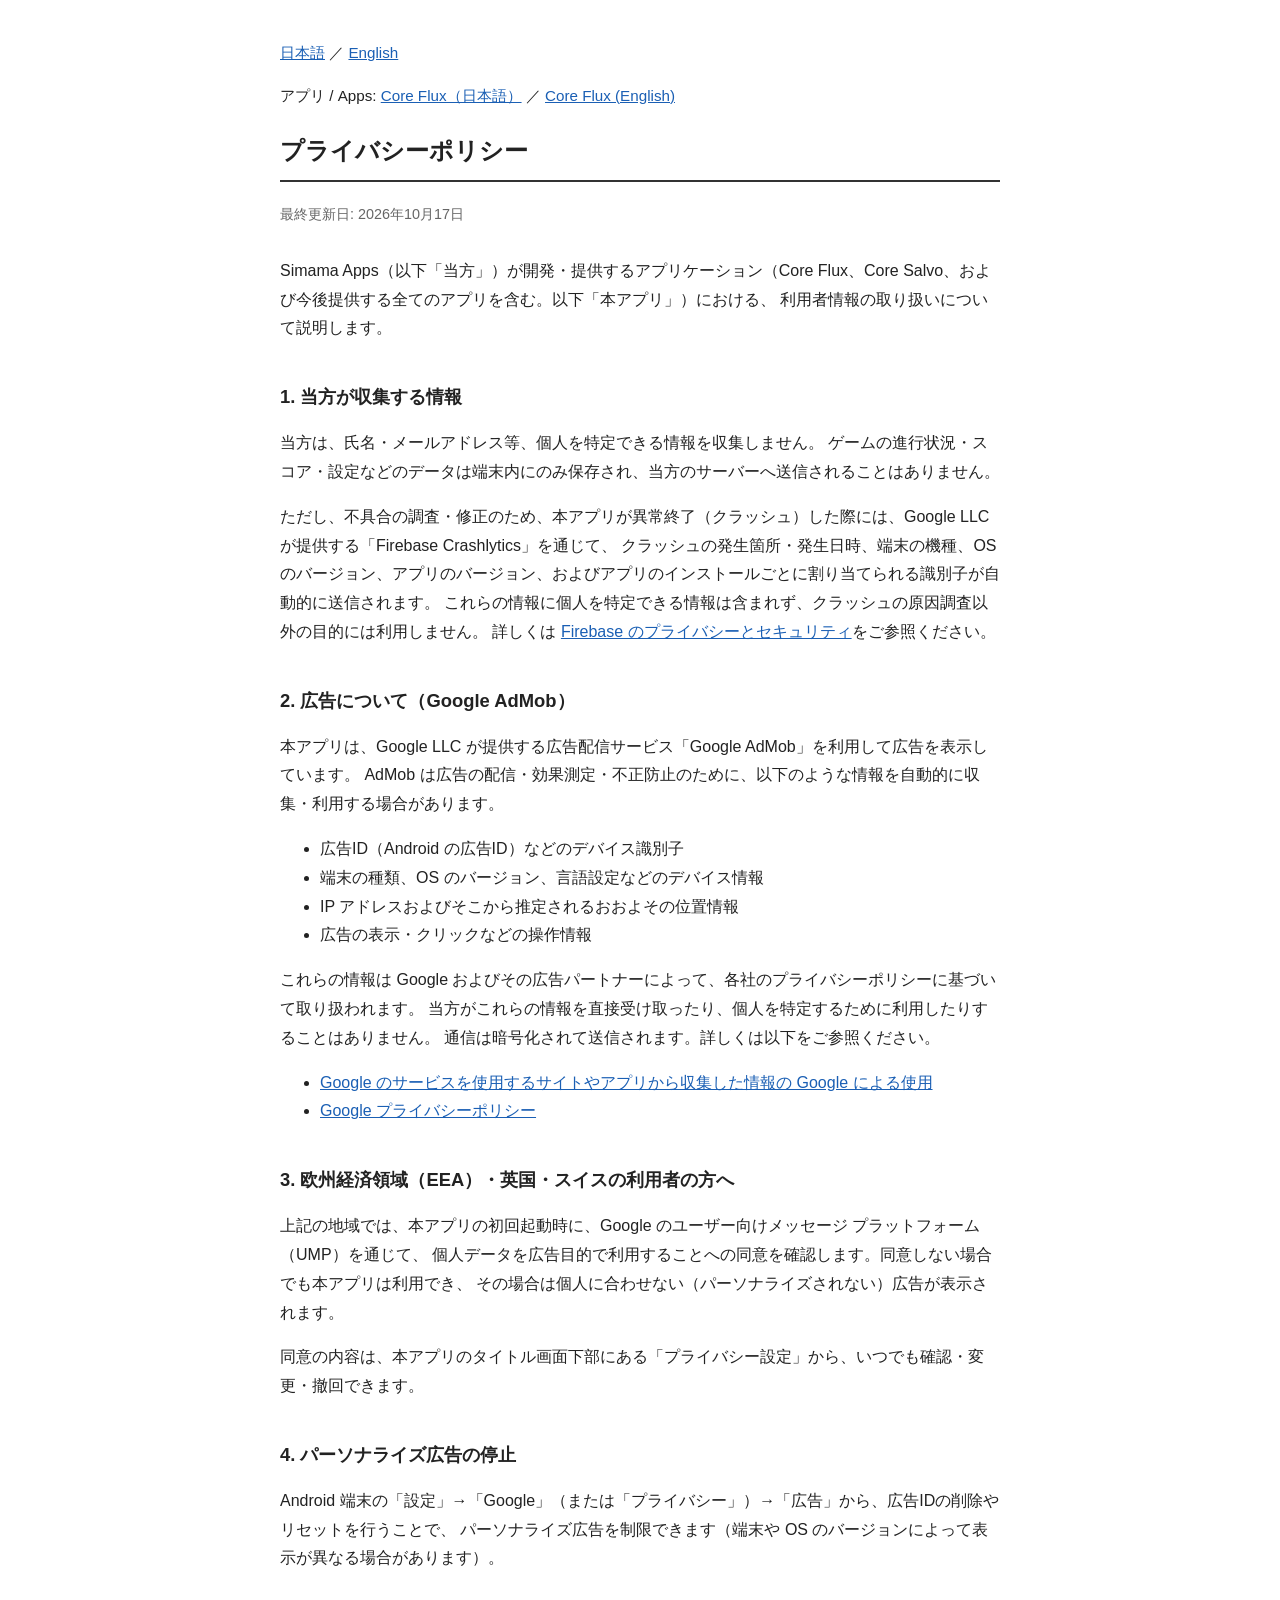
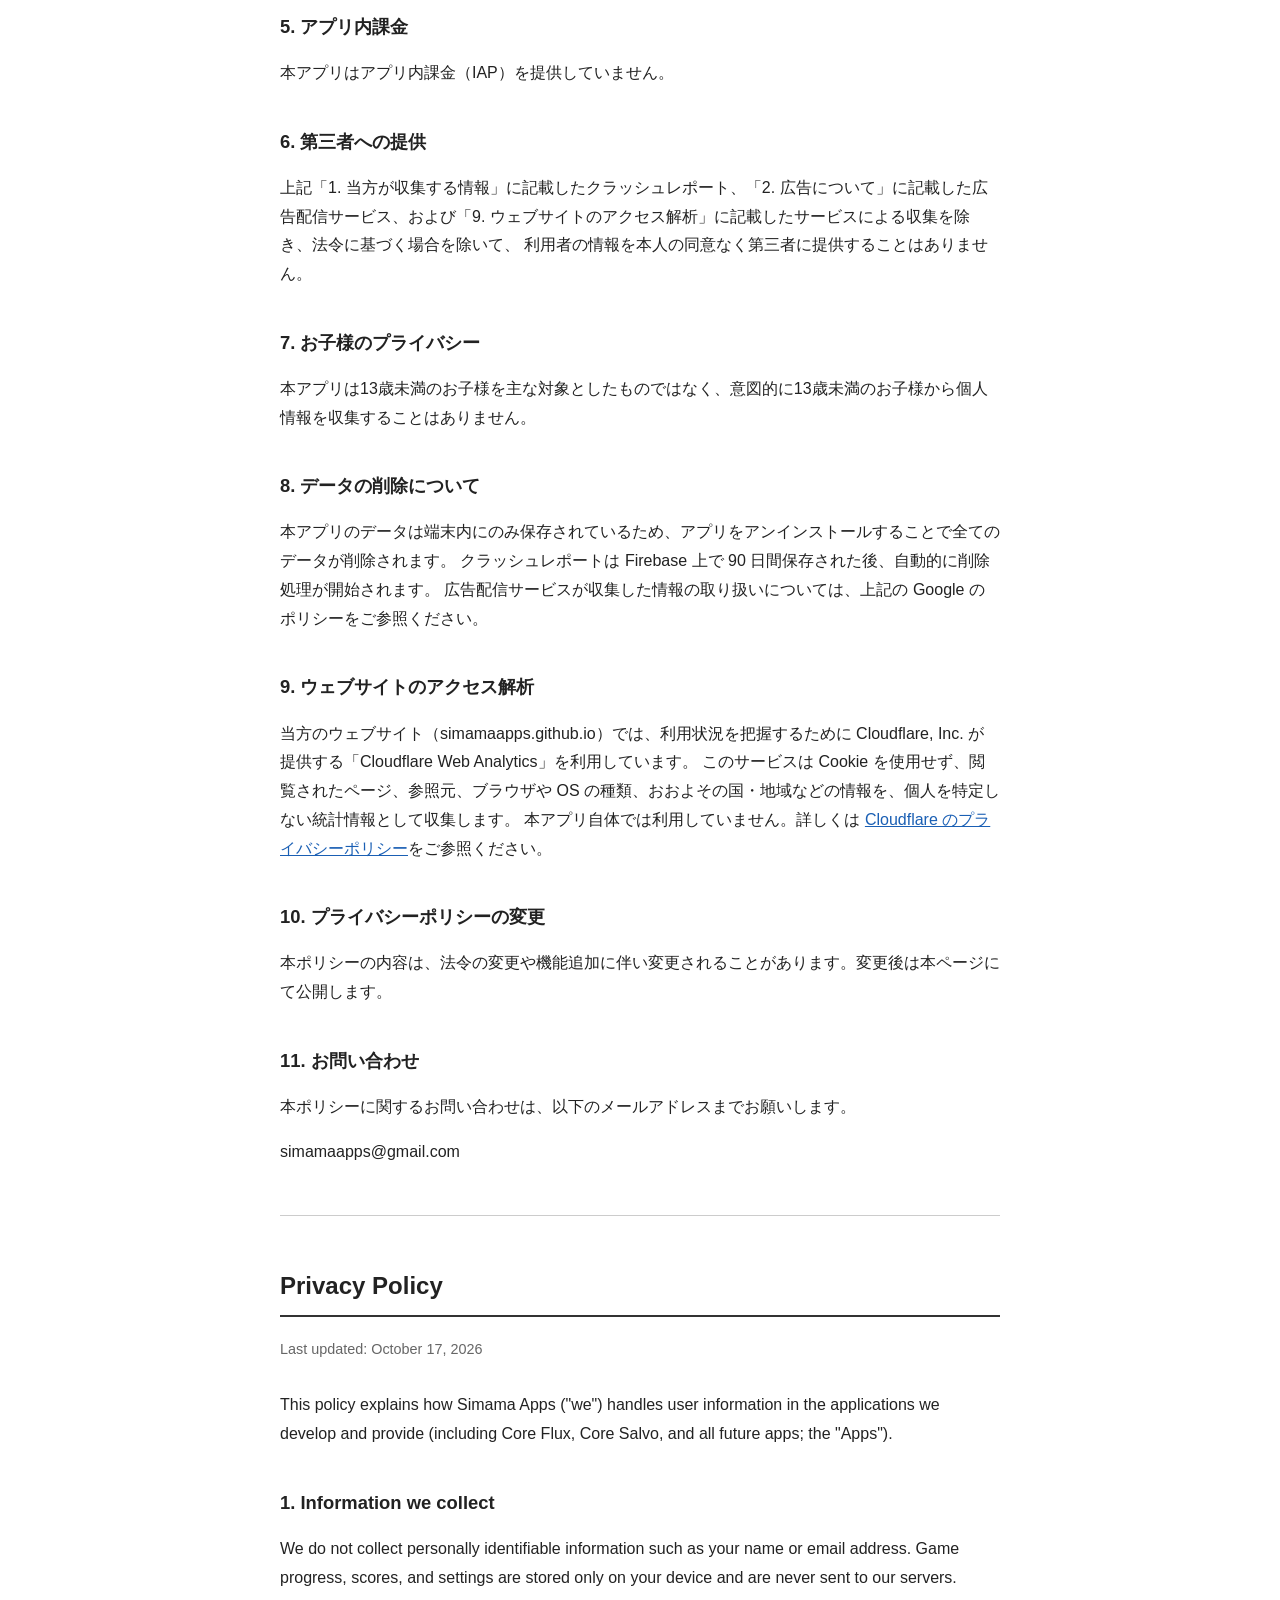
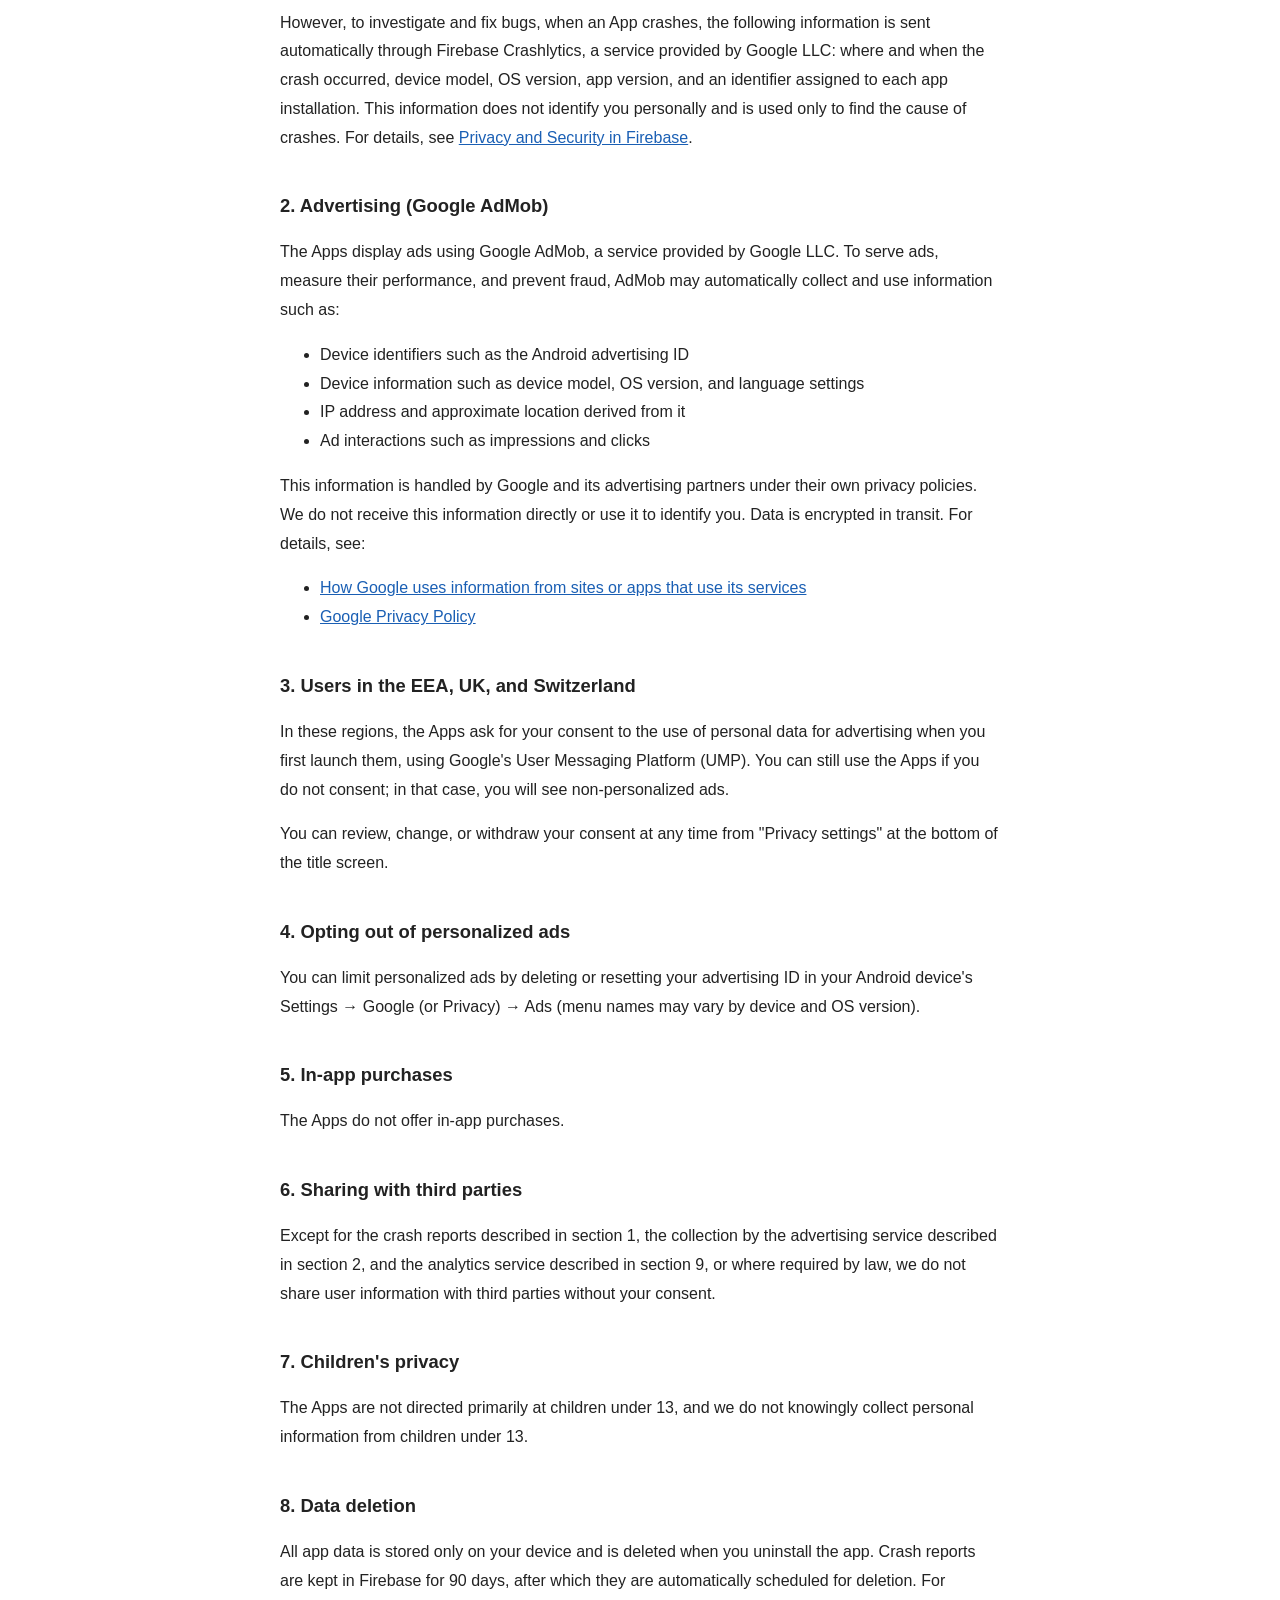
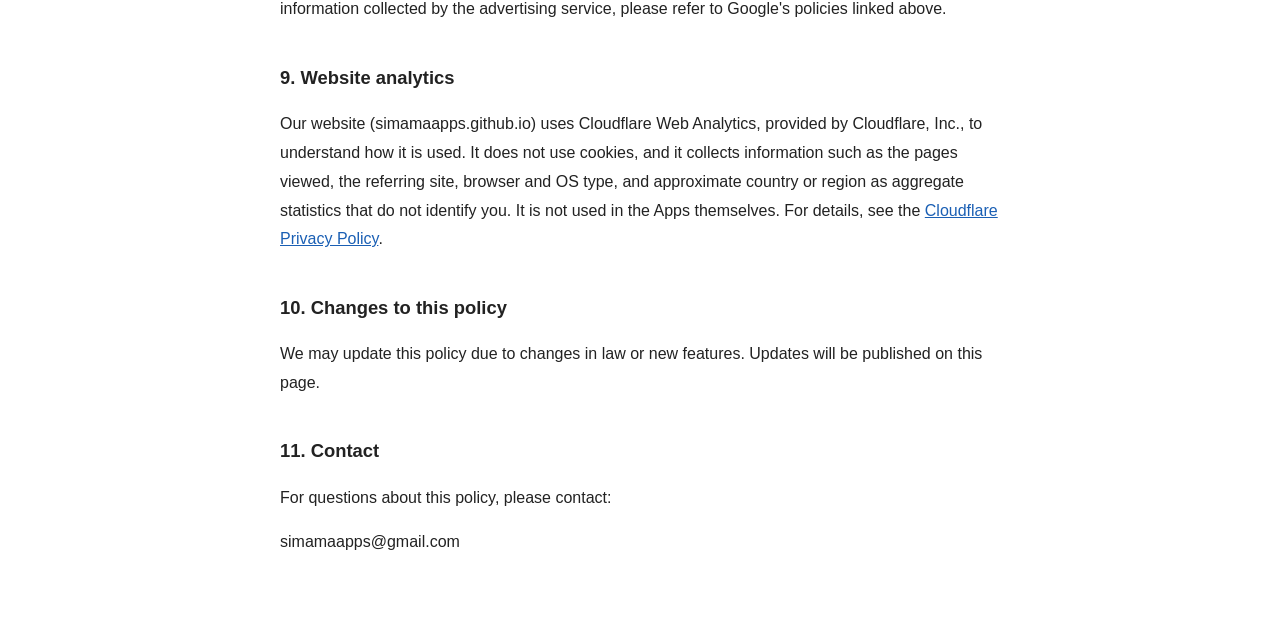
==== commit 170d7ab2: "Add Core Salvo to the privacy policy Co-Authored-By: Claude Opus 5.5 <noreply@anthropic.com>" ====
--- a/index.html
+++ b/index.html
@@ -34,10 +34,10 @@
 
 <section id="ja" lang="ja">
 <h1>プライバシーポリシー</h1>
-<p class="updated">最終更新日: 2026年10月10日</p>
-
-<p>
-Simama Apps（以下「当方」）が開発・提供するアプリケーション（Core Flux、および今後提供する全てのアプリを含む。以下「本アプリ」）における、
+<p class="updated">最終更新日: 2026年10月17日</p>
+
+<p>
+Simama Apps（以下「当方」）が開発・提供するアプリケーション（Core Flux、Core Salvo、および今後提供する全てのアプリを含む。以下「本アプリ」）における、
 利用者情報の取り扱いについて説明します。
 </p>
 
@@ -130,11 +130,11 @@
 
 <section id="en" lang="en">
 <h1>Privacy Policy</h1>
-<p class="updated">Last updated: October 10, 2026</p>
+<p class="updated">Last updated: October 17, 2026</p>
 
 <p>
 This policy explains how Simama Apps ("we") handles user information in the applications we develop and provide
-(including Core Flux and all future apps; the "Apps").
+(including Core Flux, Core Salvo, and all future apps; the "Apps").
 </p>
 
 <h2>1. Information we collect</h2>
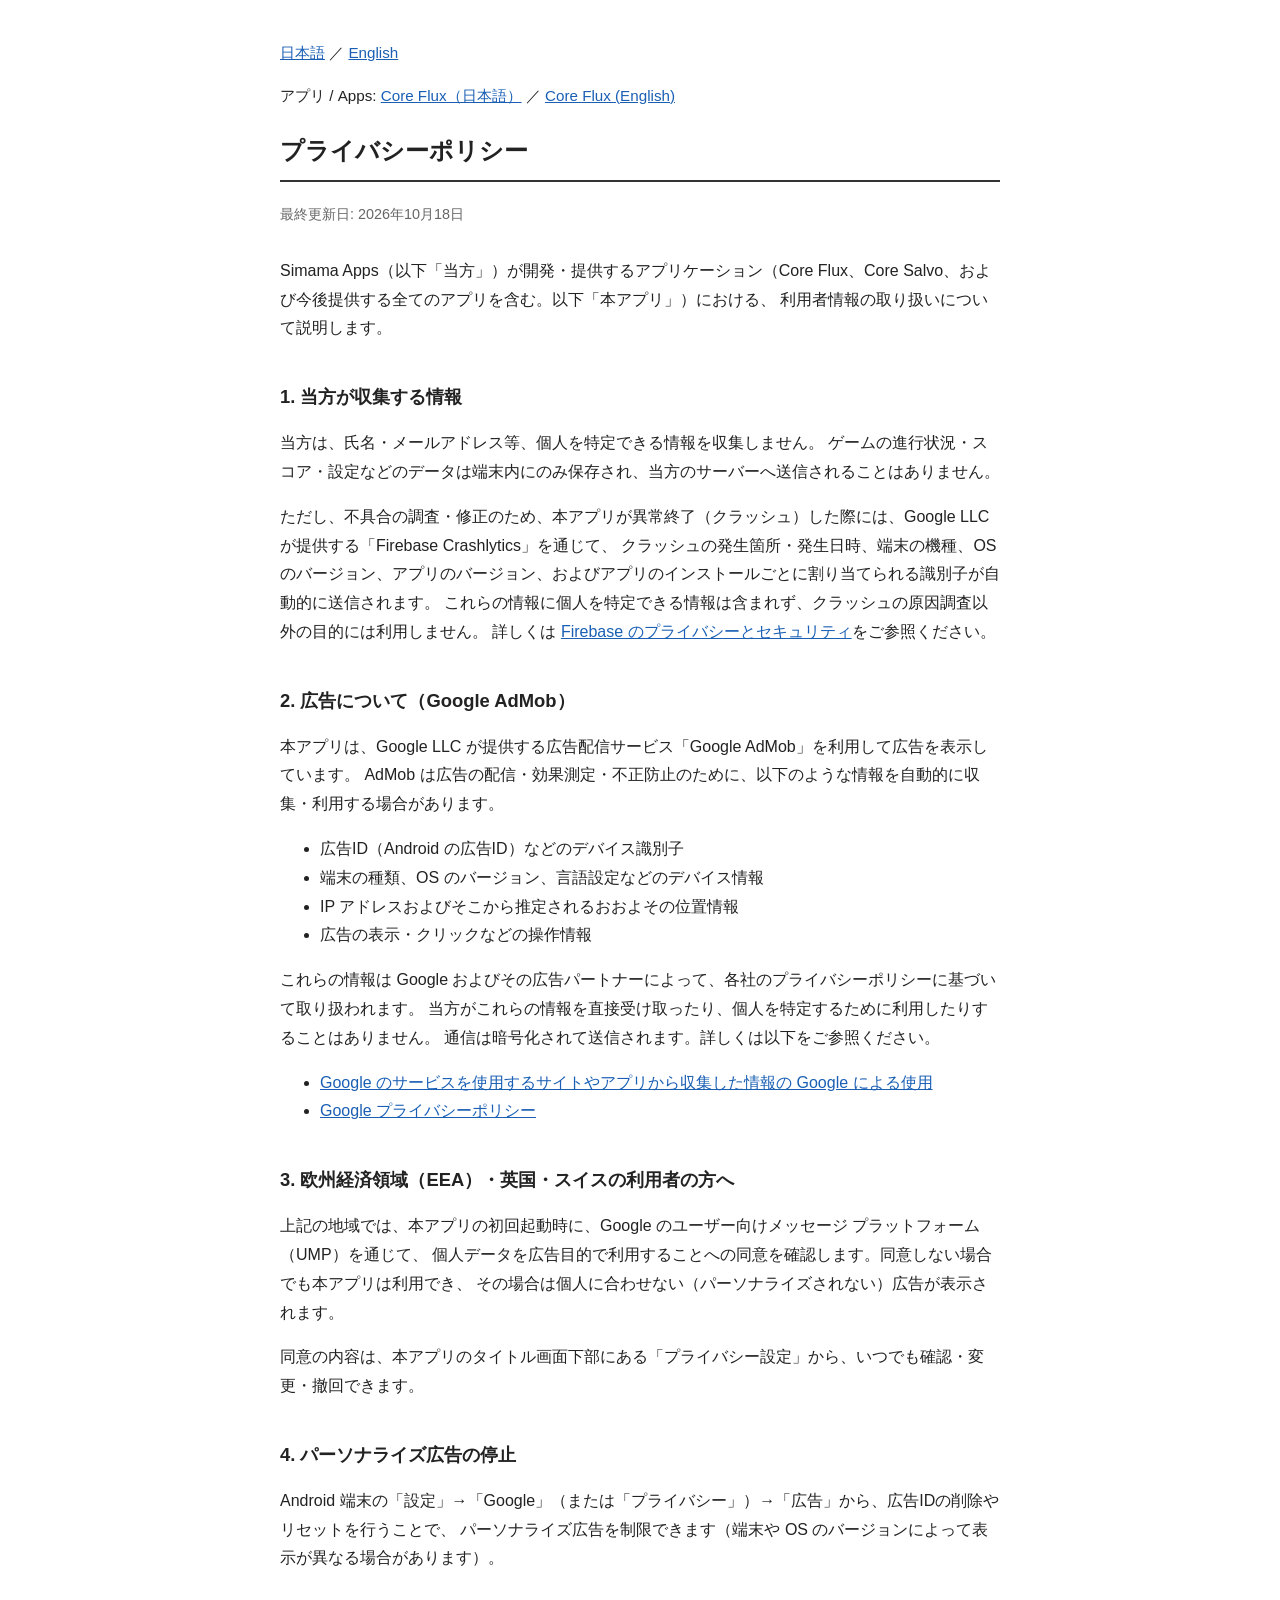
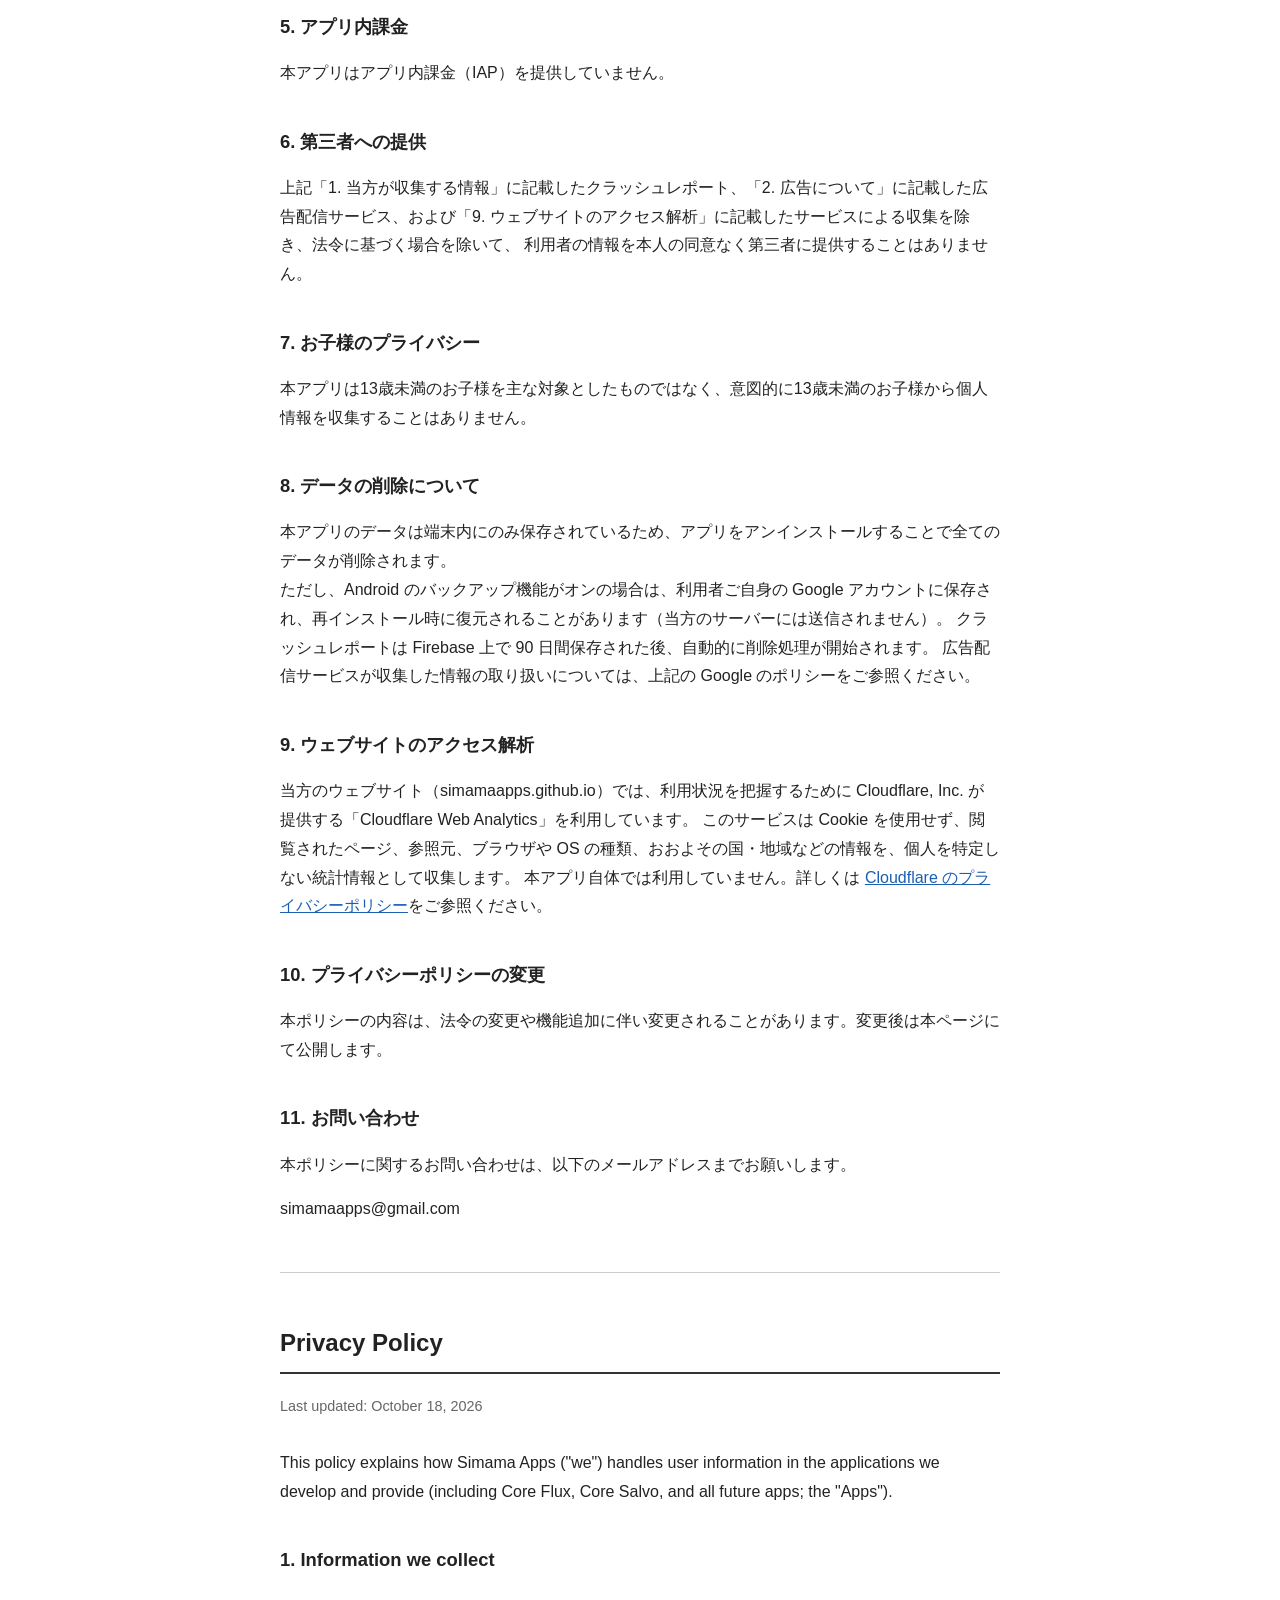
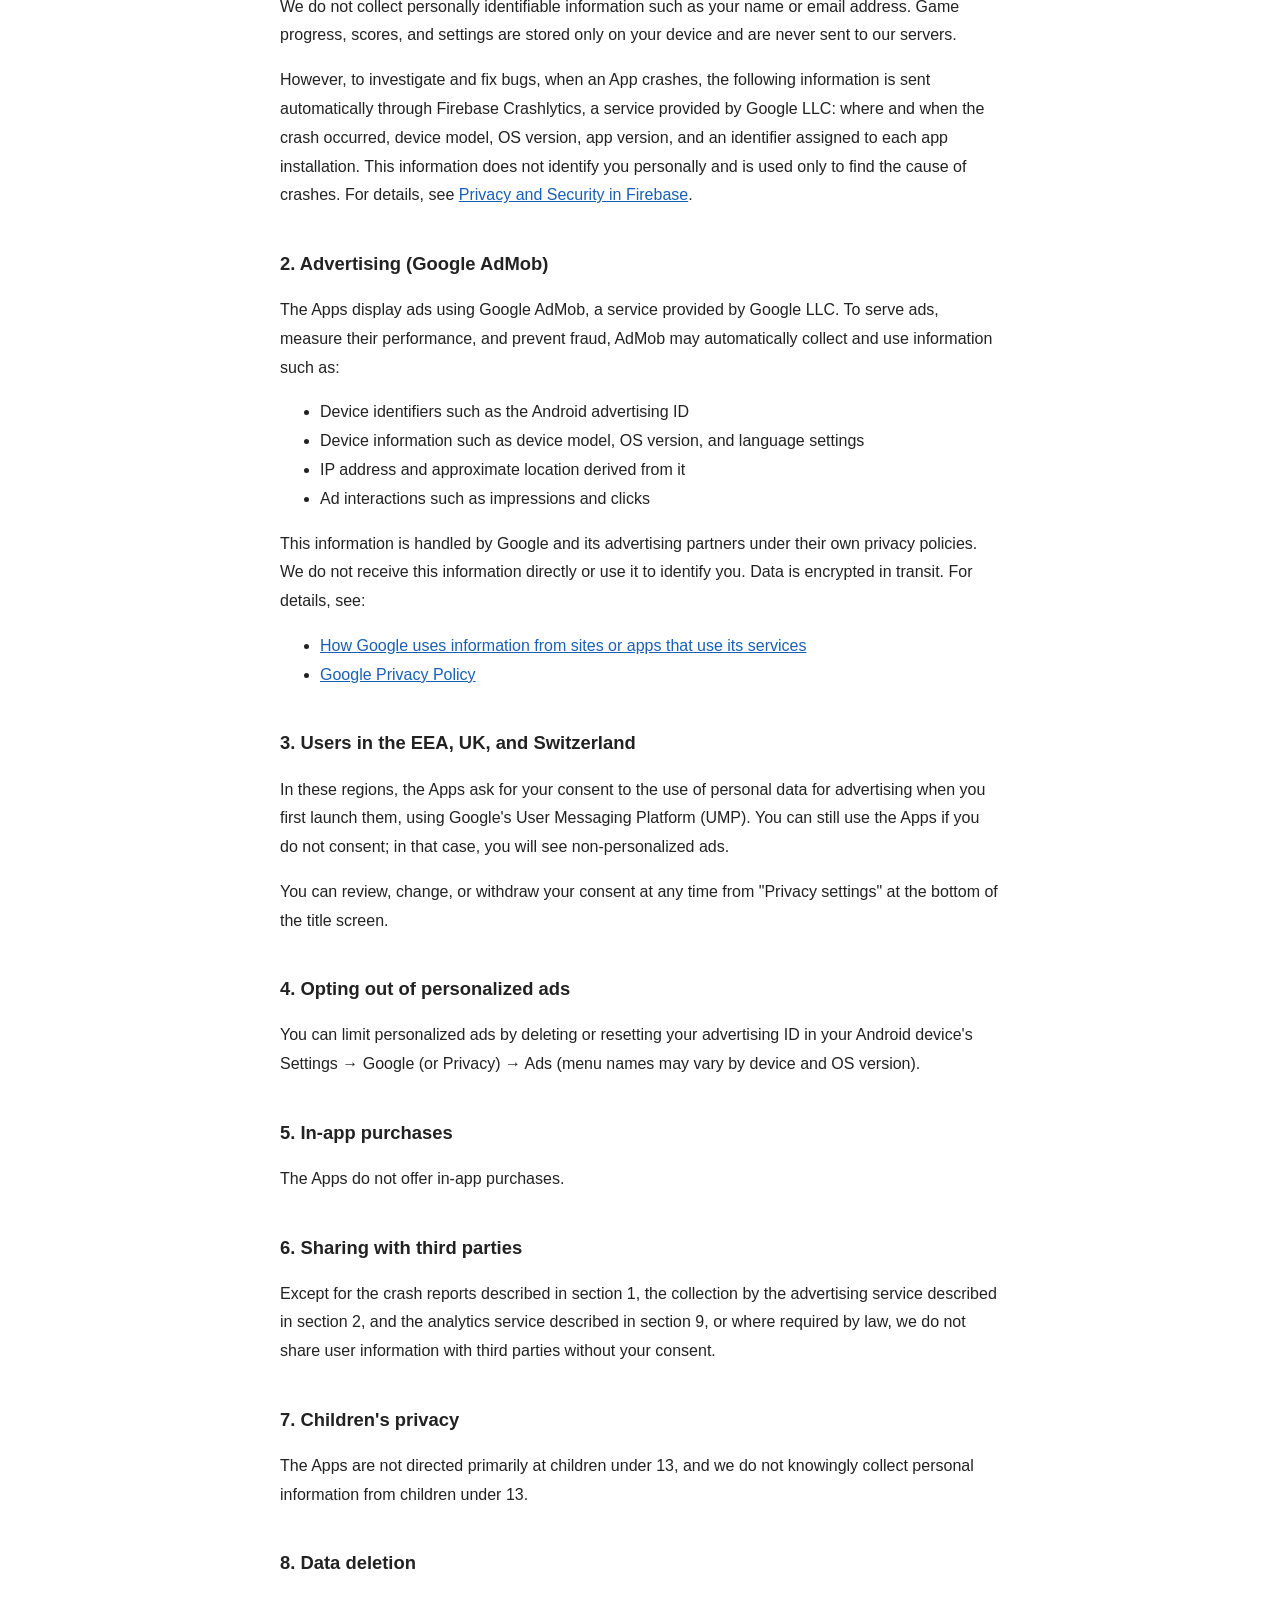
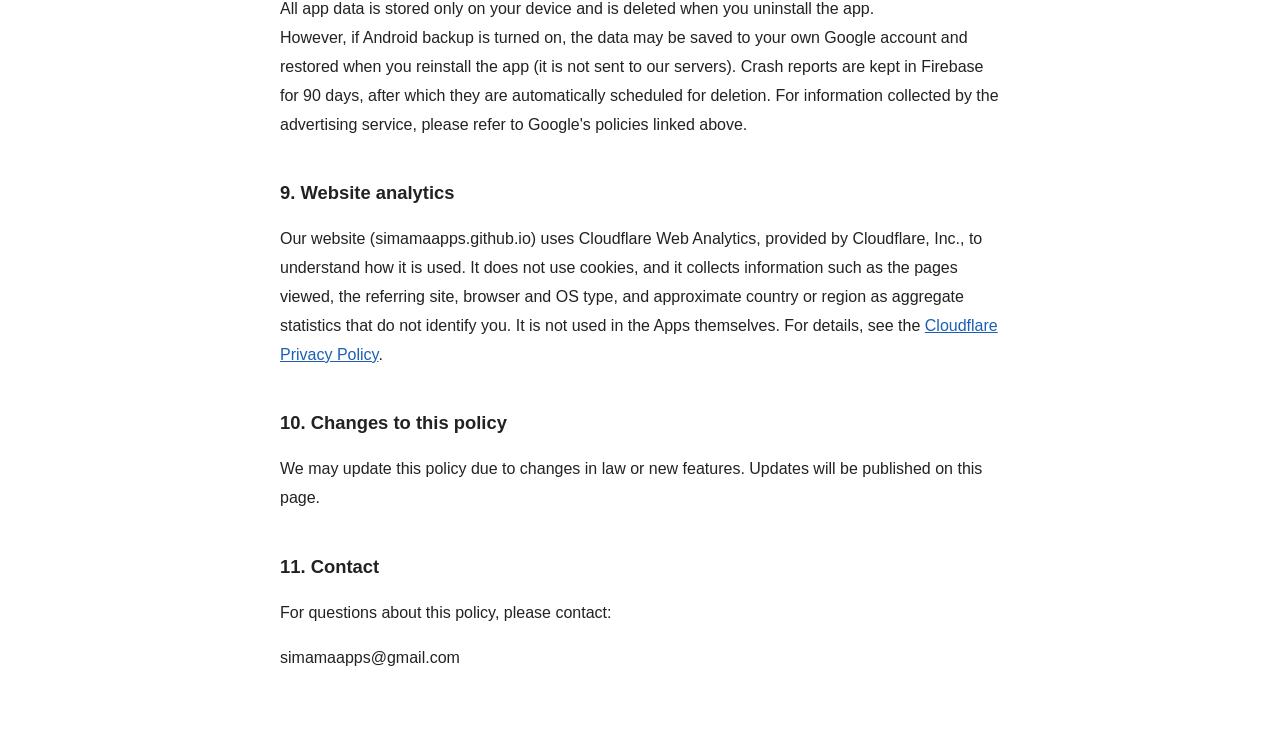
==== commit c1652785: "Note in the privacy policy that Android backup may restore app data Co-Authored-By: Claude Opus 5.5 " ====
--- a/index.html
+++ b/index.html
@@ -34,7 +34,7 @@
 
 <section id="ja" lang="ja">
 <h1>プライバシーポリシー</h1>
-<p class="updated">最終更新日: 2026年10月17日</p>
+<p class="updated">最終更新日: 2026年10月18日</p>
 
 <p>
 Simama Apps（以下「当方」）が開発・提供するアプリケーション（Core Flux、Core Salvo、および今後提供する全てのアプリを含む。以下「本アプリ」）における、
@@ -107,6 +107,7 @@
 <h2>8. データの削除について</h2>
 <p>
 本アプリのデータは端末内にのみ保存されているため、アプリをアンインストールすることで全てのデータが削除されます。
+<br>ただし、Android のバックアップ機能がオンの場合は、利用者ご自身の Google アカウントに保存され、再インストール時に復元されることがあります（当方のサーバーには送信されません）。
 クラッシュレポートは Firebase 上で 90 日間保存された後、自動的に削除処理が開始されます。
 広告配信サービスが収集した情報の取り扱いについては、上記の Google のポリシーをご参照ください。
 </p>
@@ -130,7 +131,7 @@
 
 <section id="en" lang="en">
 <h1>Privacy Policy</h1>
-<p class="updated">Last updated: October 17, 2026</p>
+<p class="updated">Last updated: October 18, 2026</p>
 
 <p>
 This policy explains how Simama Apps ("we") handles user information in the applications we develop and provide
@@ -202,6 +203,7 @@
 <h2>8. Data deletion</h2>
 <p>
 All app data is stored only on your device and is deleted when you uninstall the app.
+<br>However, if Android backup is turned on, the data may be saved to your own Google account and restored when you reinstall the app (it is not sent to our servers).
 Crash reports are kept in Firebase for 90 days, after which they are automatically scheduled for deletion.
 For information collected by the advertising service, please refer to Google's policies linked above.
 </p>
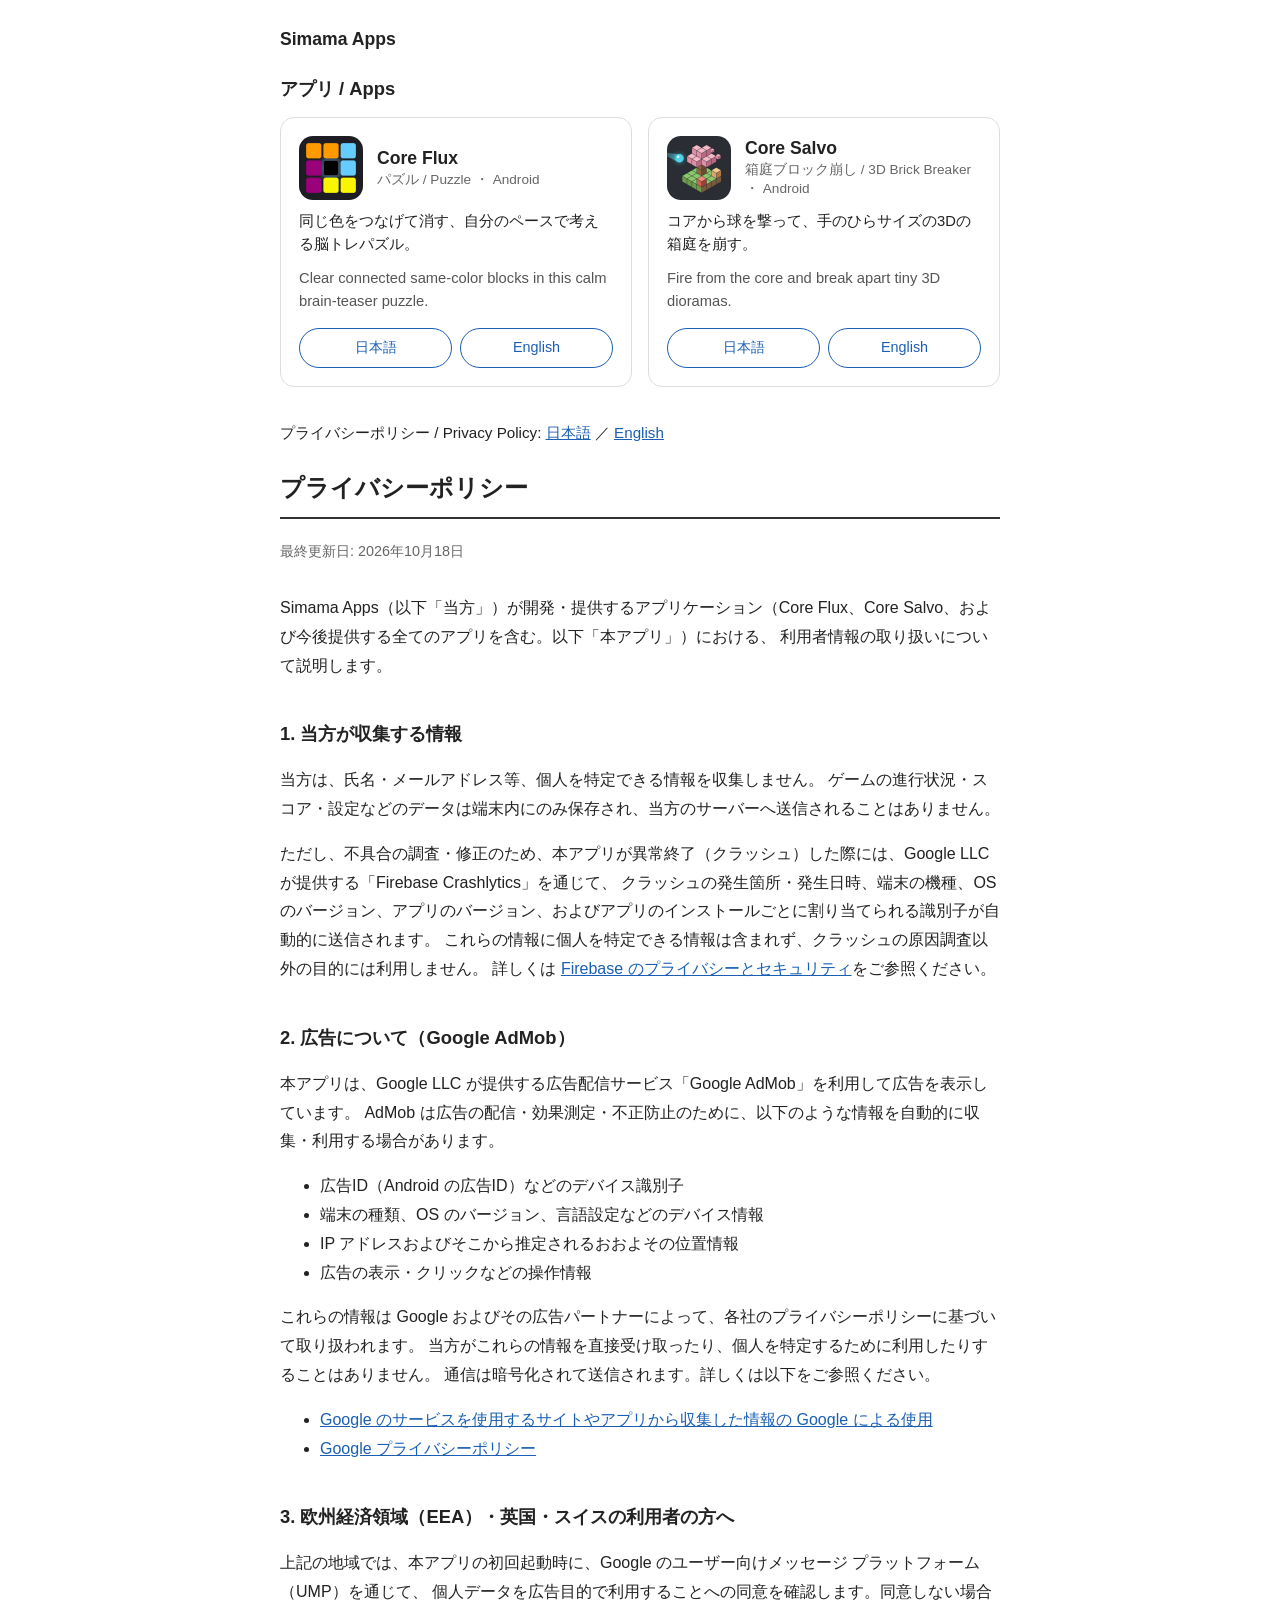
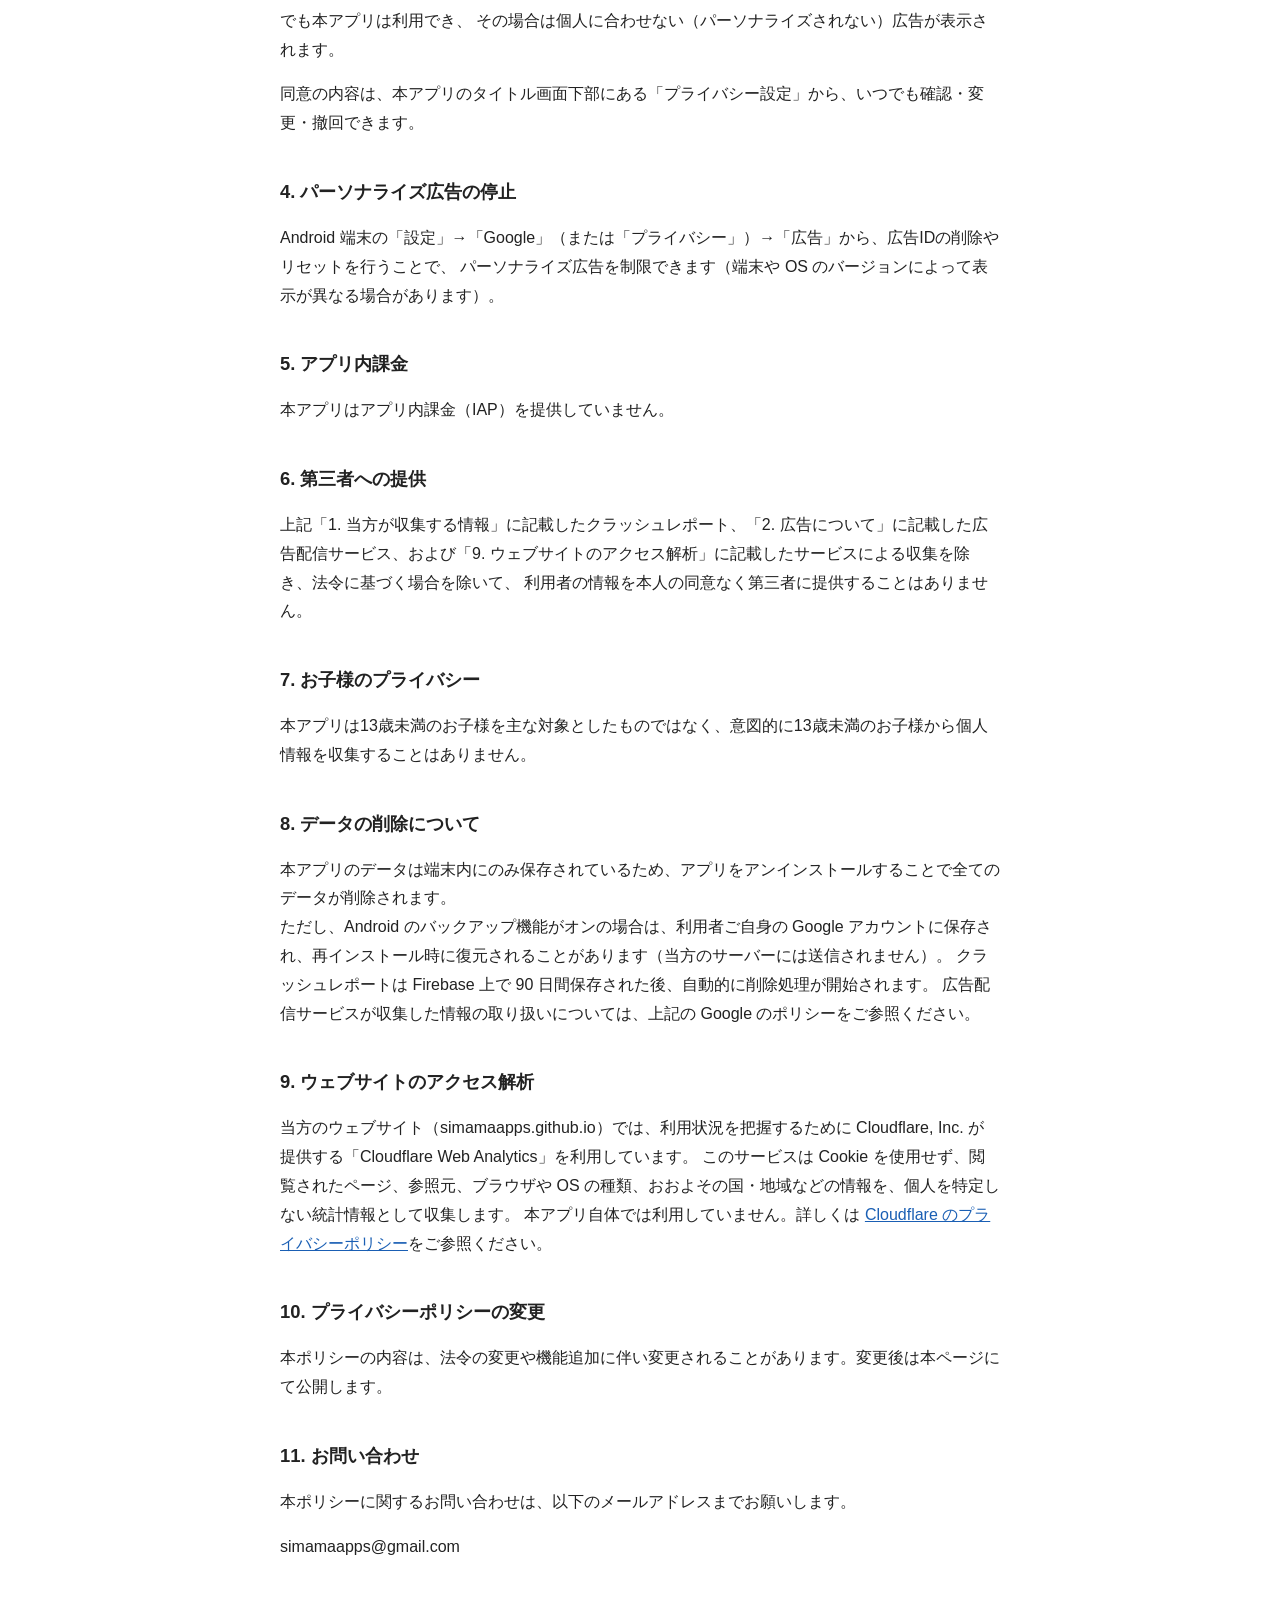
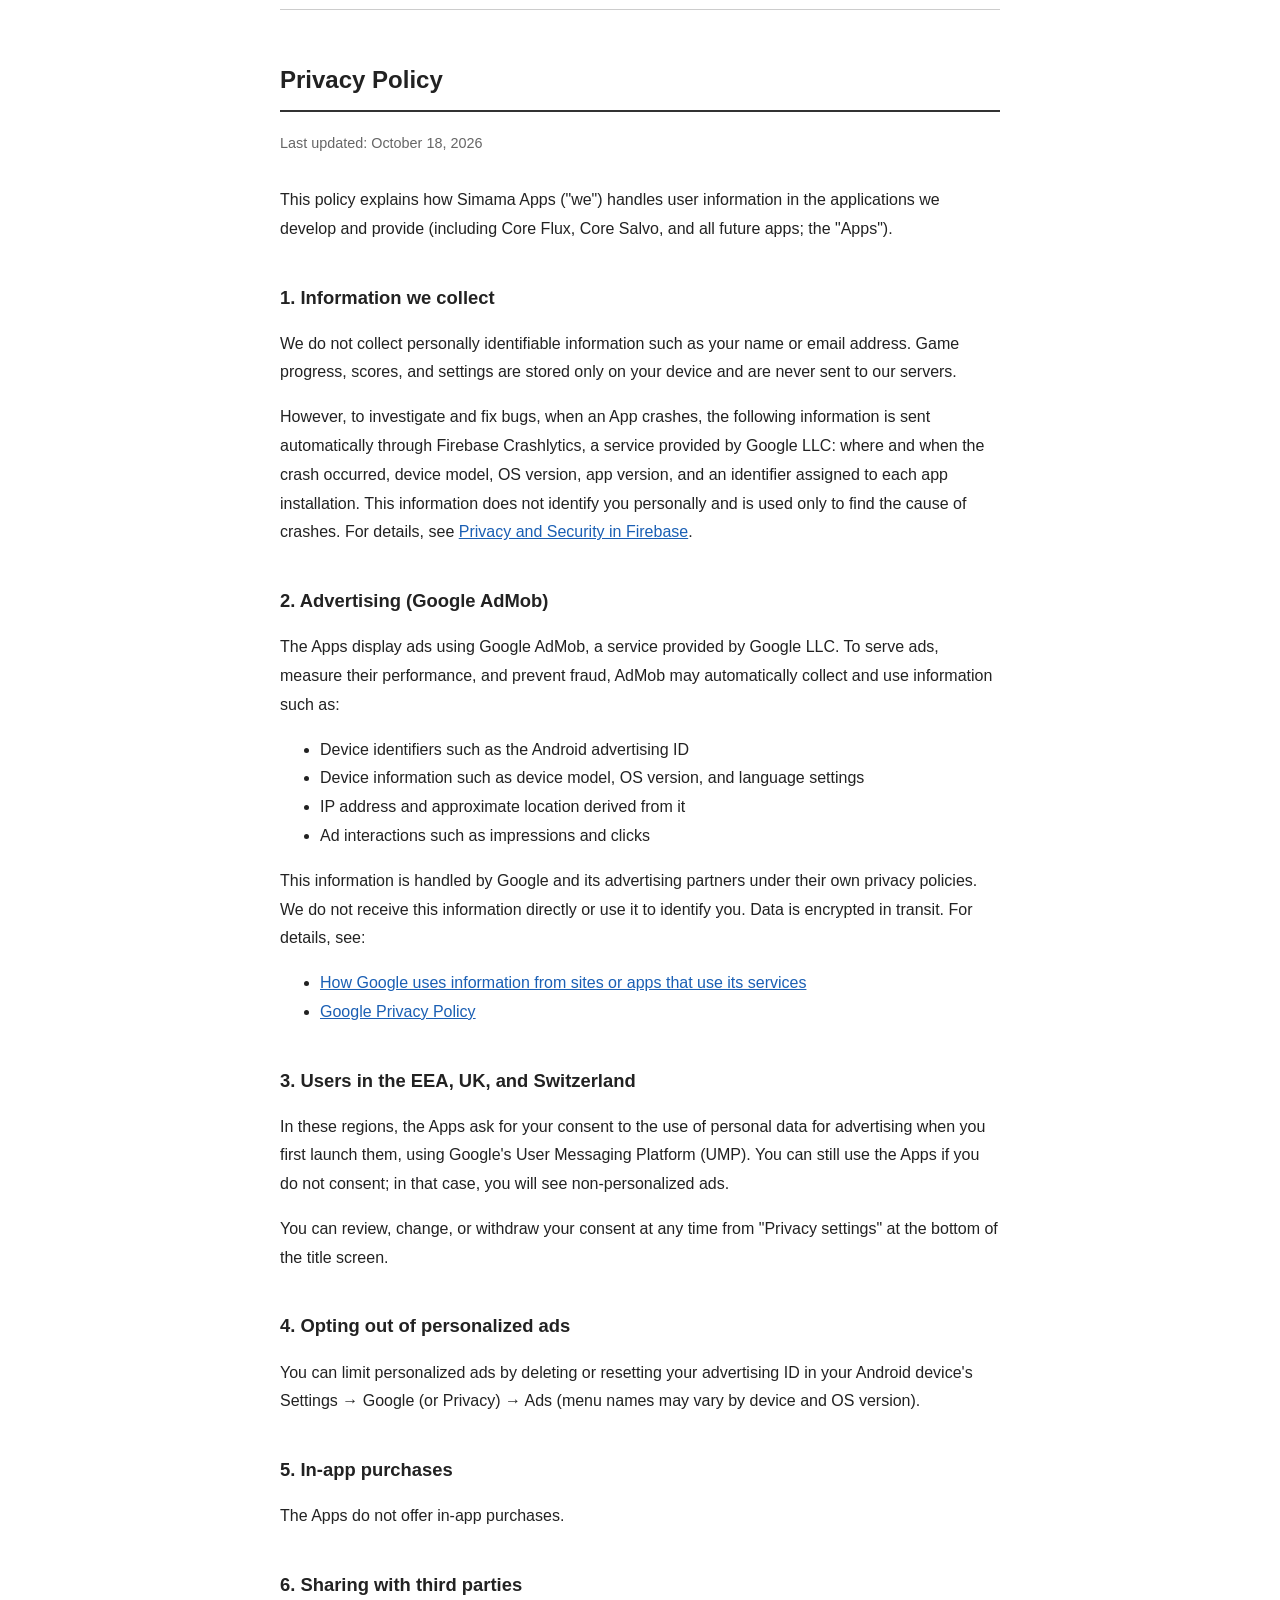
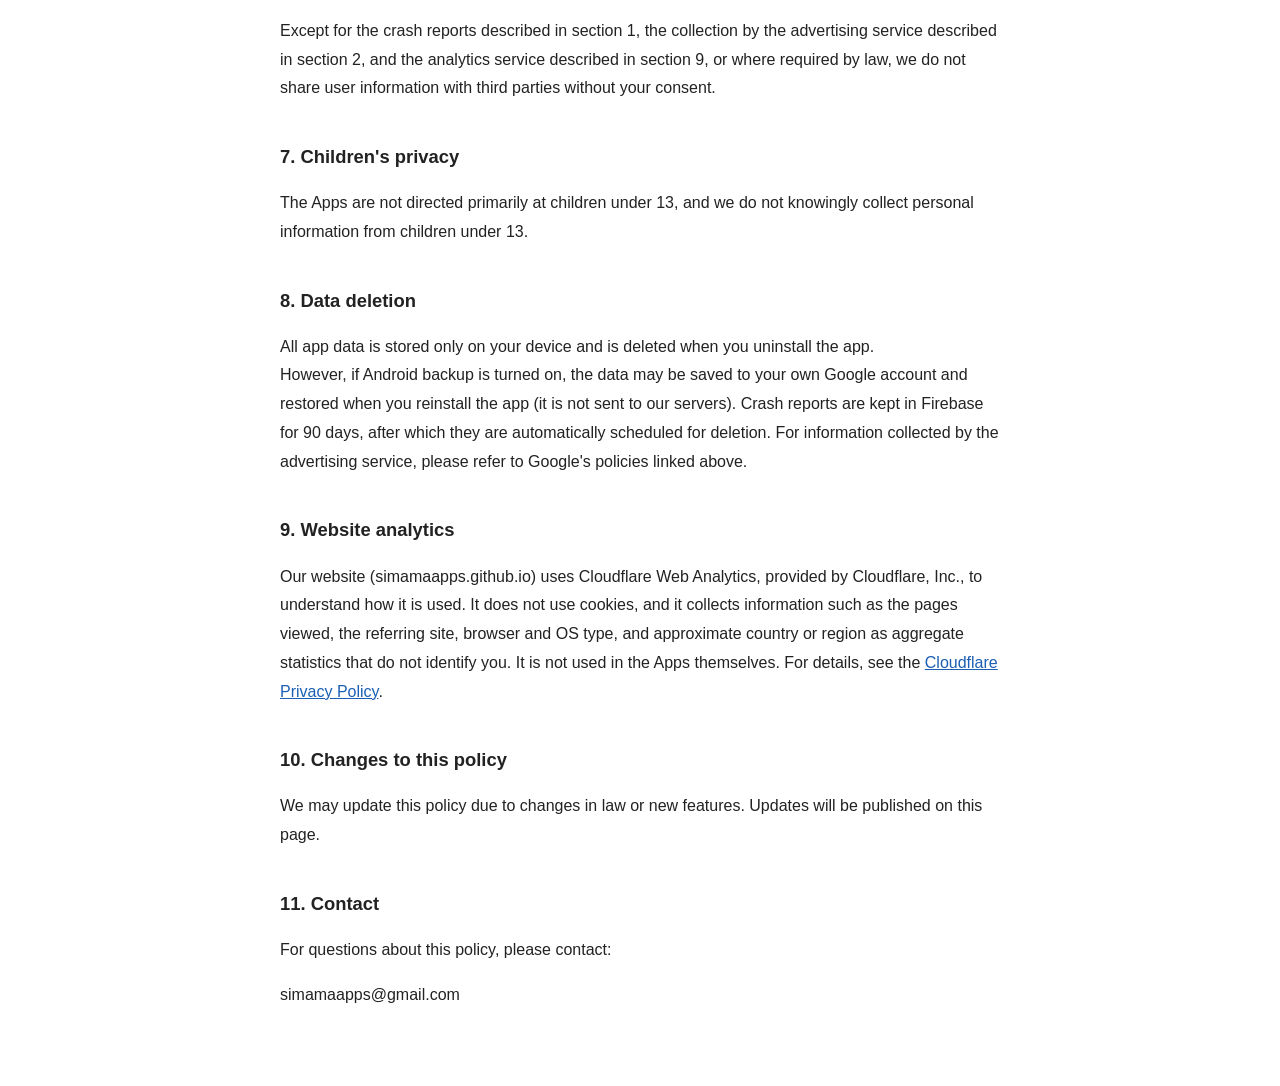
==== commit c5961580: "Core Salvo: add the 3D brick breaker's site in Japanese and English, list both apps on the top page," ====
--- a/index.html
+++ b/index.html
@@ -25,12 +25,64 @@
   .lang-nav { font-size: 0.95rem; }
   hr { margin: 3em 0; border: none; border-top: 1px solid #ccc; }
   a { color: #1a5fb4; }
+  /* アプリの紹介（2026-11-17、アプリが2つになったので） */
+  .site-title { font-size: 1.1rem; font-weight: 700; margin: 0 0 16px; }
+  .apps-head { font-size: 1.15rem; margin: 0 0 12px; border: none; padding: 0; }
+  .apps { display: grid; grid-template-columns: repeat(2, minmax(0, 1fr)); gap: 16px; margin-bottom: 2em; }
+  .app-card { border: 1px solid #ddd; border-radius: 14px; padding: 18px; display: flex; flex-direction: column; gap: 10px; }
+  .app-top { display: flex; align-items: center; gap: 14px; }
+  .app-top img { width: 64px; height: 64px; border-radius: 14px; flex: none; }
+  .app-name { font-size: 1.1rem; font-weight: 700; margin: 0; line-height: 1.3; }
+  .app-kind { color: #666; font-size: 0.85rem; margin: 0; line-height: 1.4; }
+  .app-desc { margin: 0; font-size: 0.92rem; line-height: 1.6; }
+  .app-desc[lang="en"] { color: #555; }
+  .app-links { display: flex; gap: 8px; margin-top: auto; padding-top: 4px; }
+  .app-links a { flex: 1; text-align: center; text-decoration: none; border: 1px solid #1a5fb4; border-radius: 999px; padding: 6px 10px; font-size: 0.9rem;
+    transition: background-color 0.25s ease, color 0.25s ease; }
+  .app-links a:hover, .app-links a:focus-visible { background: #1a5fb4; color: #fff; }
+  @media (prefers-reduced-motion: reduce) { .app-links a { transition: none; } }
+  @media (max-width: 560px) { .apps { grid-template-columns: minmax(0, 1fr); } }
 </style>
 </head>
 <body>
 
-<p class="lang-nav"><a href="#ja">日本語</a> ／ <a href="#en">English</a></p>
-<p class="lang-nav">アプリ / Apps: <a href="coreflux/jp/">Core Flux（日本語）</a> ／ <a href="coreflux/en/">Core Flux (English)</a></p>
+<p class="site-title">Simama Apps</p>
+
+<h2 class="apps-head">アプリ / Apps</h2>
+<div class="apps">
+  <div class="app-card">
+    <div class="app-top">
+      <img src="coreflux/img/icon.png" alt="" width="64" height="64">
+      <div>
+        <p class="app-name">Core Flux</p>
+        <p class="app-kind">パズル / Puzzle ・ Android</p>
+      </div>
+    </div>
+    <p class="app-desc" lang="ja">同じ色をつなげて消す、自分のペースで考える脳トレパズル。</p>
+    <p class="app-desc" lang="en">Clear connected same-color blocks in this calm brain-teaser puzzle.</p>
+    <div class="app-links">
+      <a href="coreflux/jp/" hreflang="ja">日本語</a>
+      <a href="coreflux/en/" hreflang="en">English</a>
+    </div>
+  </div>
+  <div class="app-card">
+    <div class="app-top">
+      <img src="coresalvo/img/icon.png" alt="" width="64" height="64">
+      <div>
+        <p class="app-name">Core Salvo</p>
+        <p class="app-kind">箱庭ブロック崩し / 3D Brick Breaker ・ Android</p>
+      </div>
+    </div>
+    <p class="app-desc" lang="ja">コアから球を撃って、手のひらサイズの3Dの箱庭を崩す。</p>
+    <p class="app-desc" lang="en">Fire from the core and break apart tiny 3D dioramas.</p>
+    <div class="app-links">
+      <a href="coresalvo/jp/" hreflang="ja">日本語</a>
+      <a href="coresalvo/en/" hreflang="en">English</a>
+    </div>
+  </div>
+</div>
+
+<p class="lang-nav">プライバシーポリシー / Privacy Policy: <a href="#ja">日本語</a> ／ <a href="#en">English</a></p>
 
 <section id="ja" lang="ja">
 <h1>プライバシーポリシー</h1>
